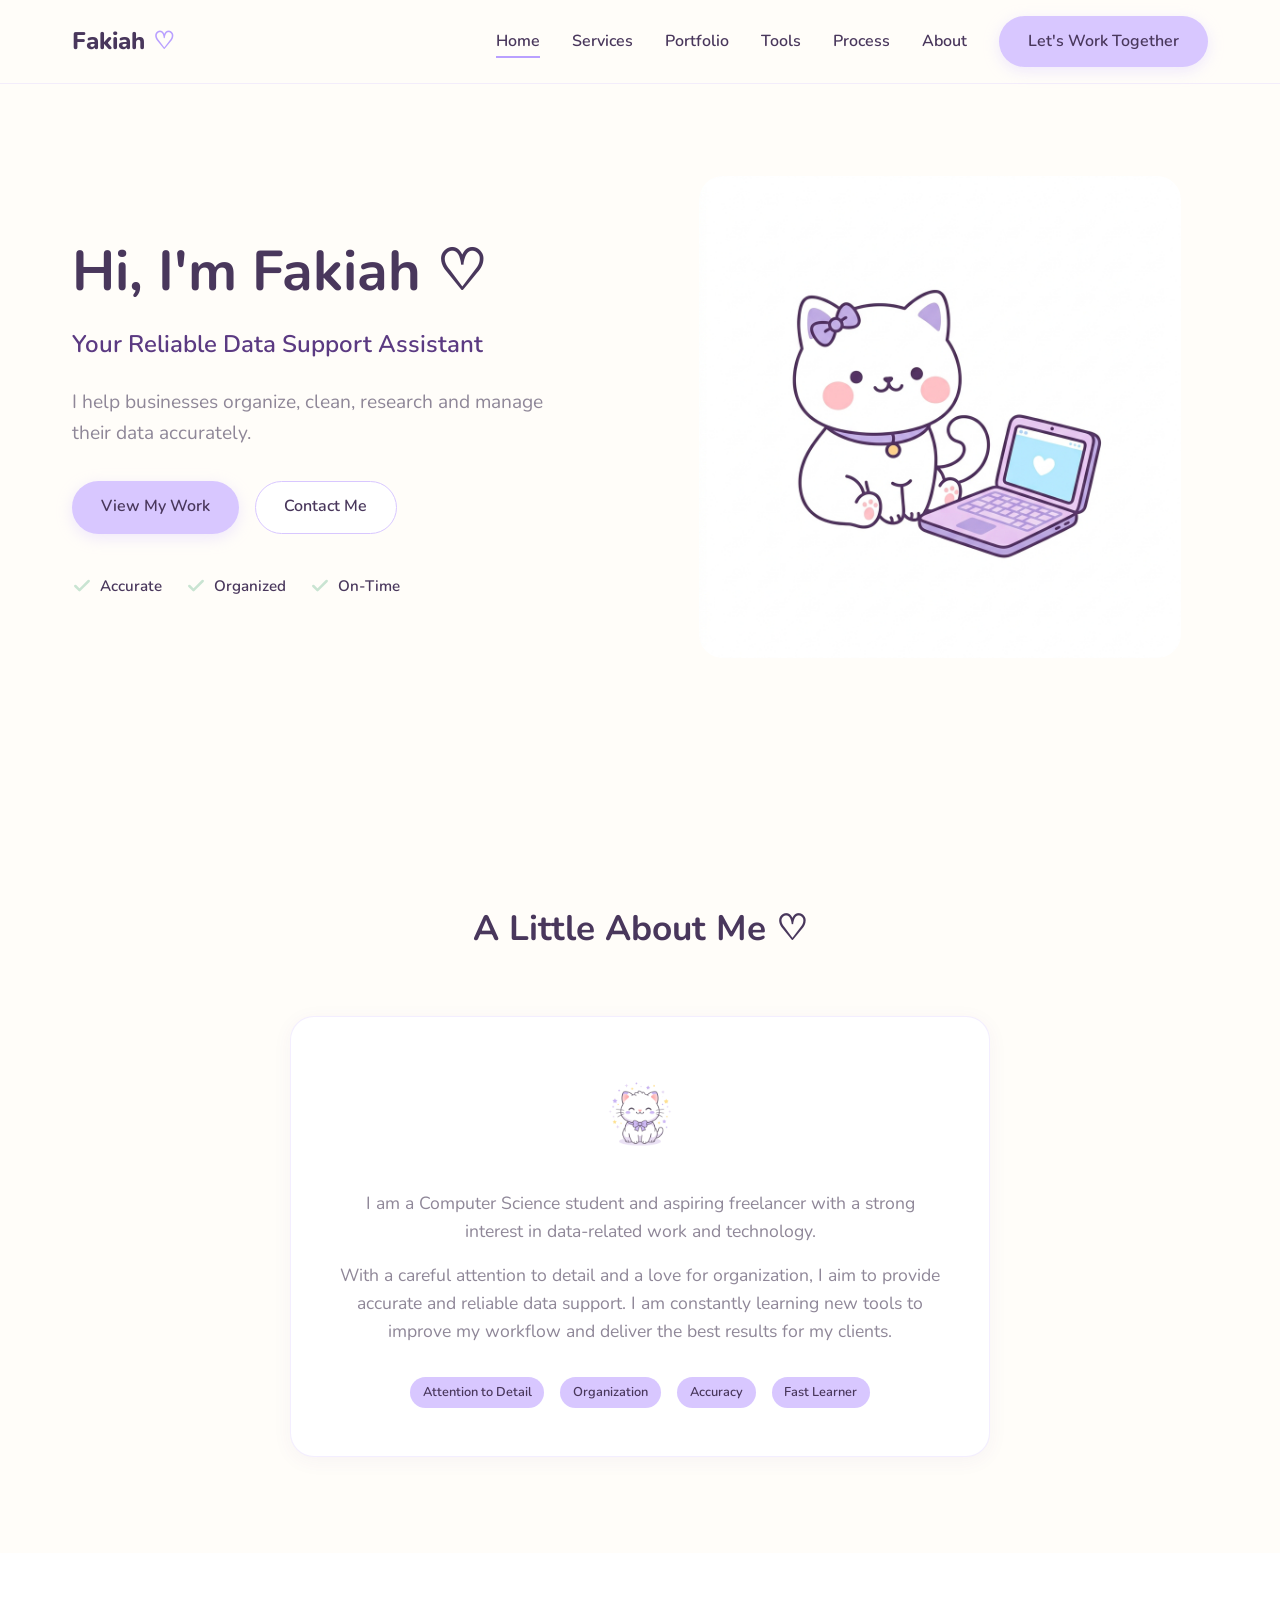
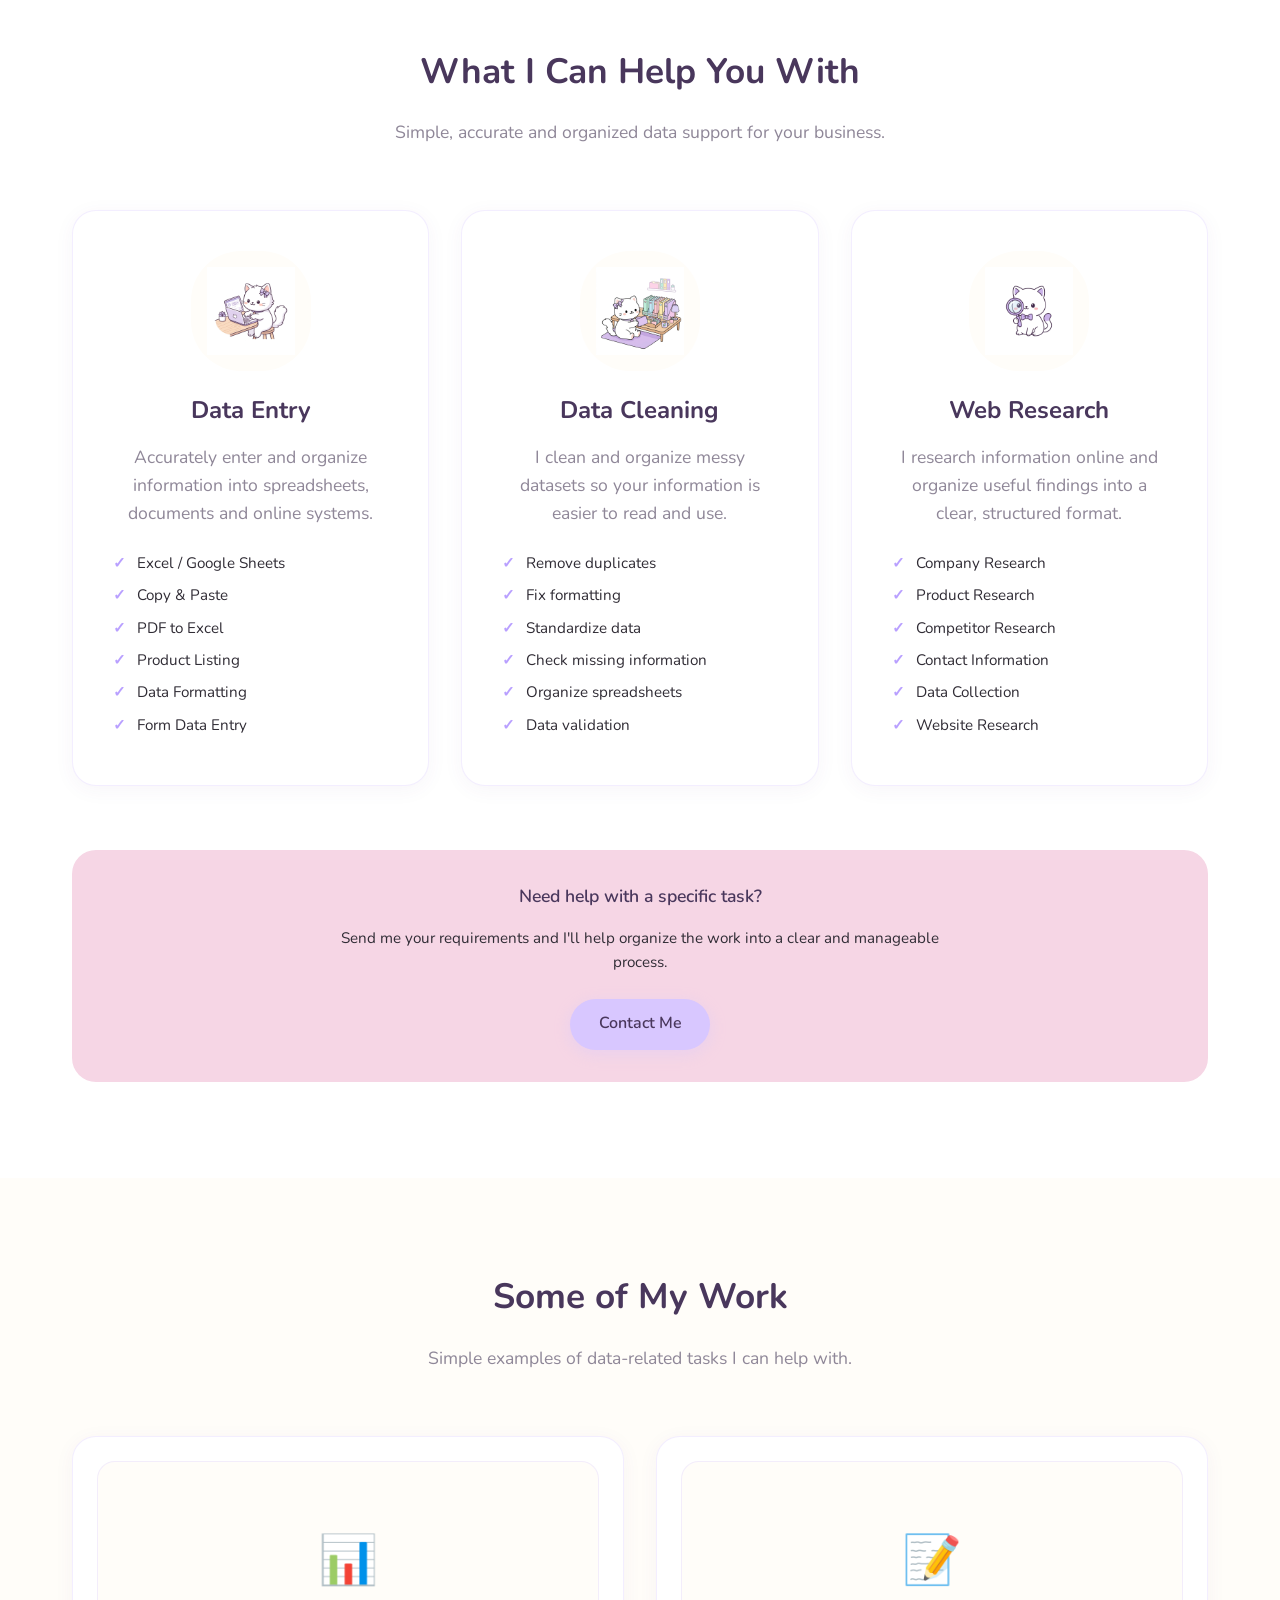
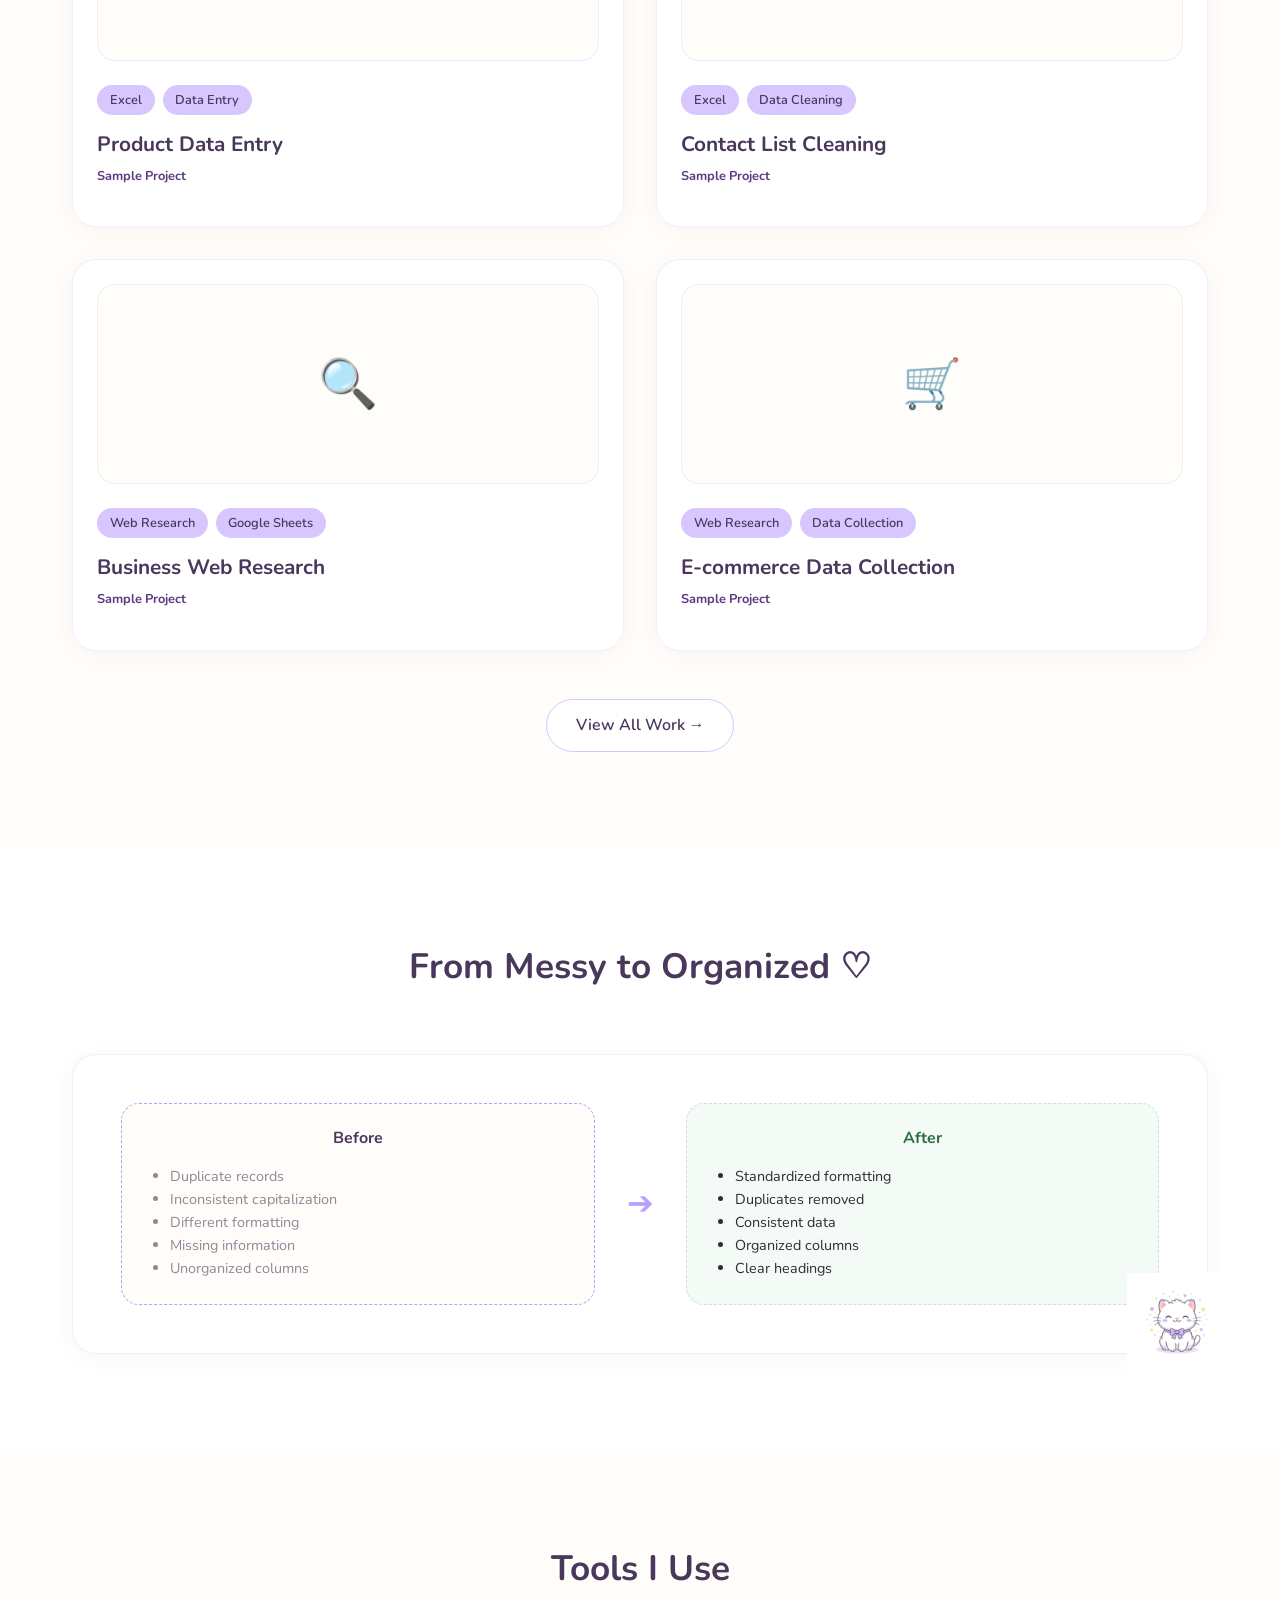
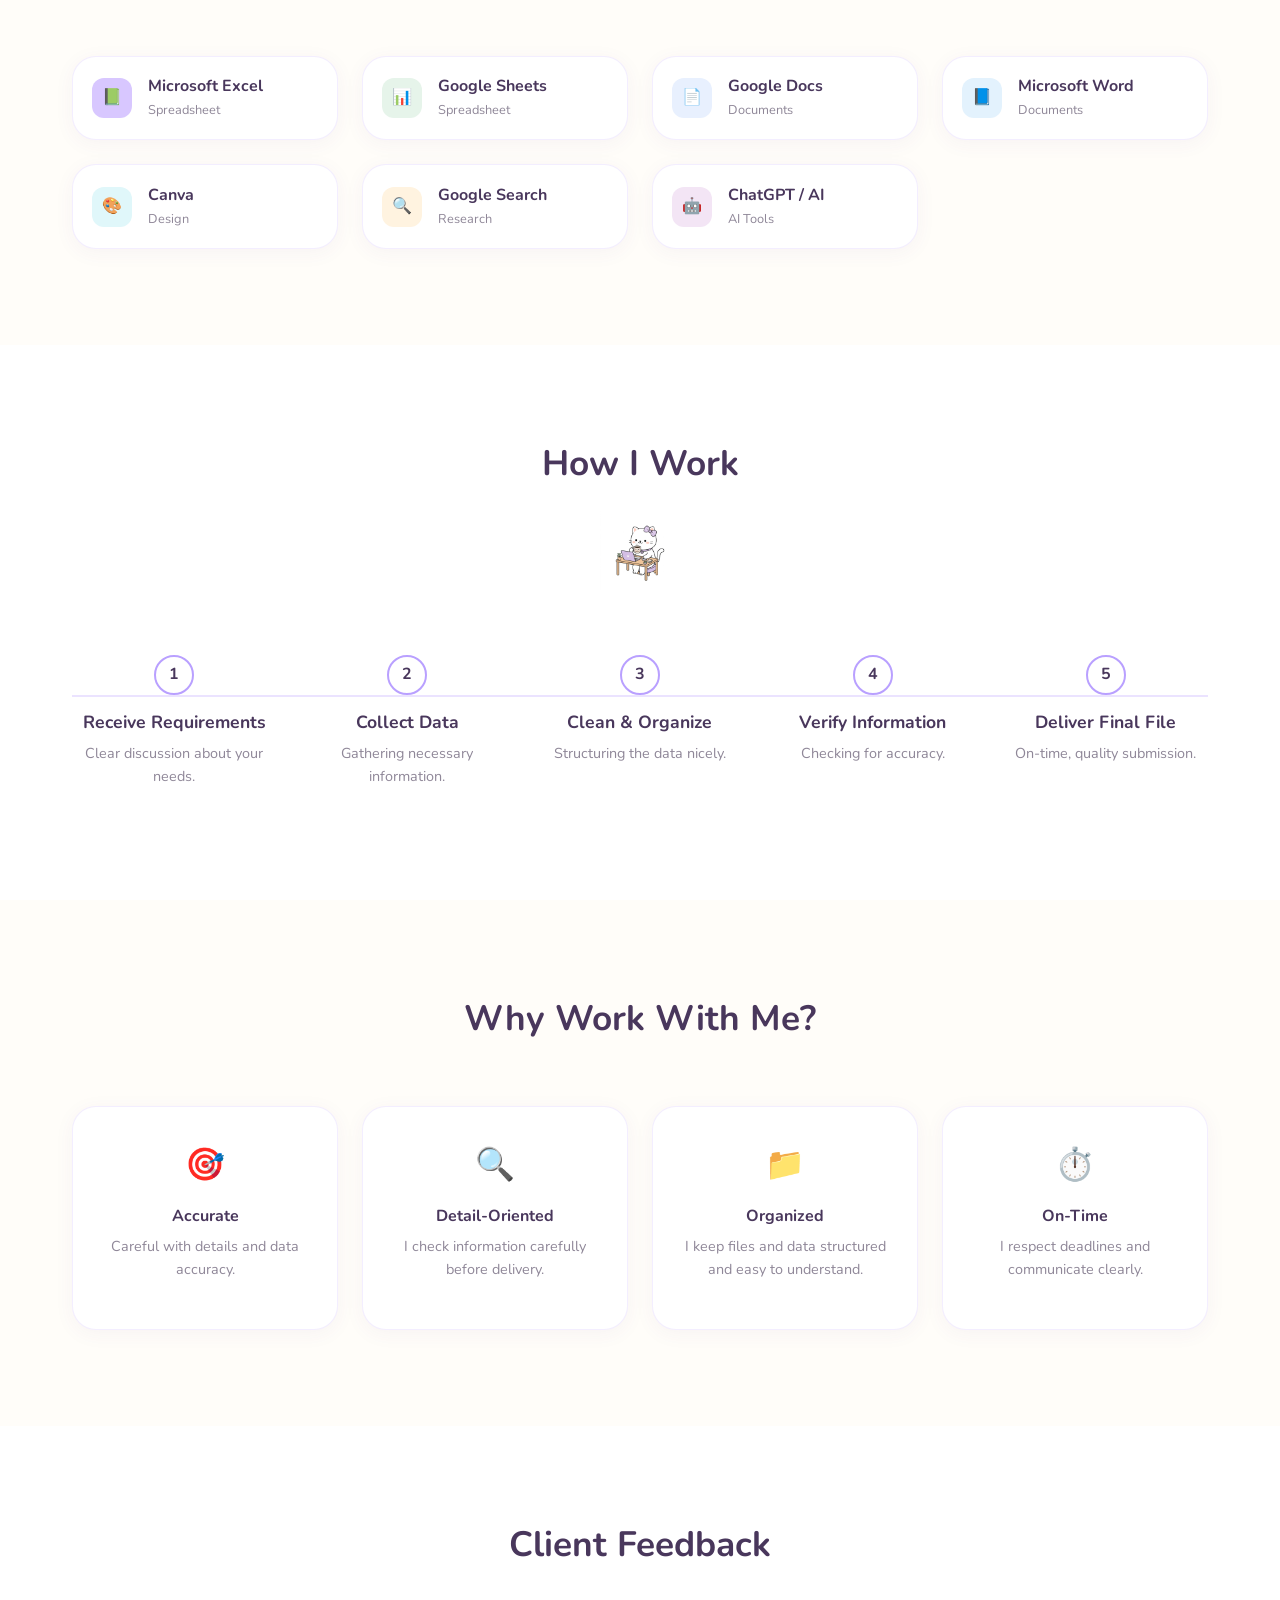
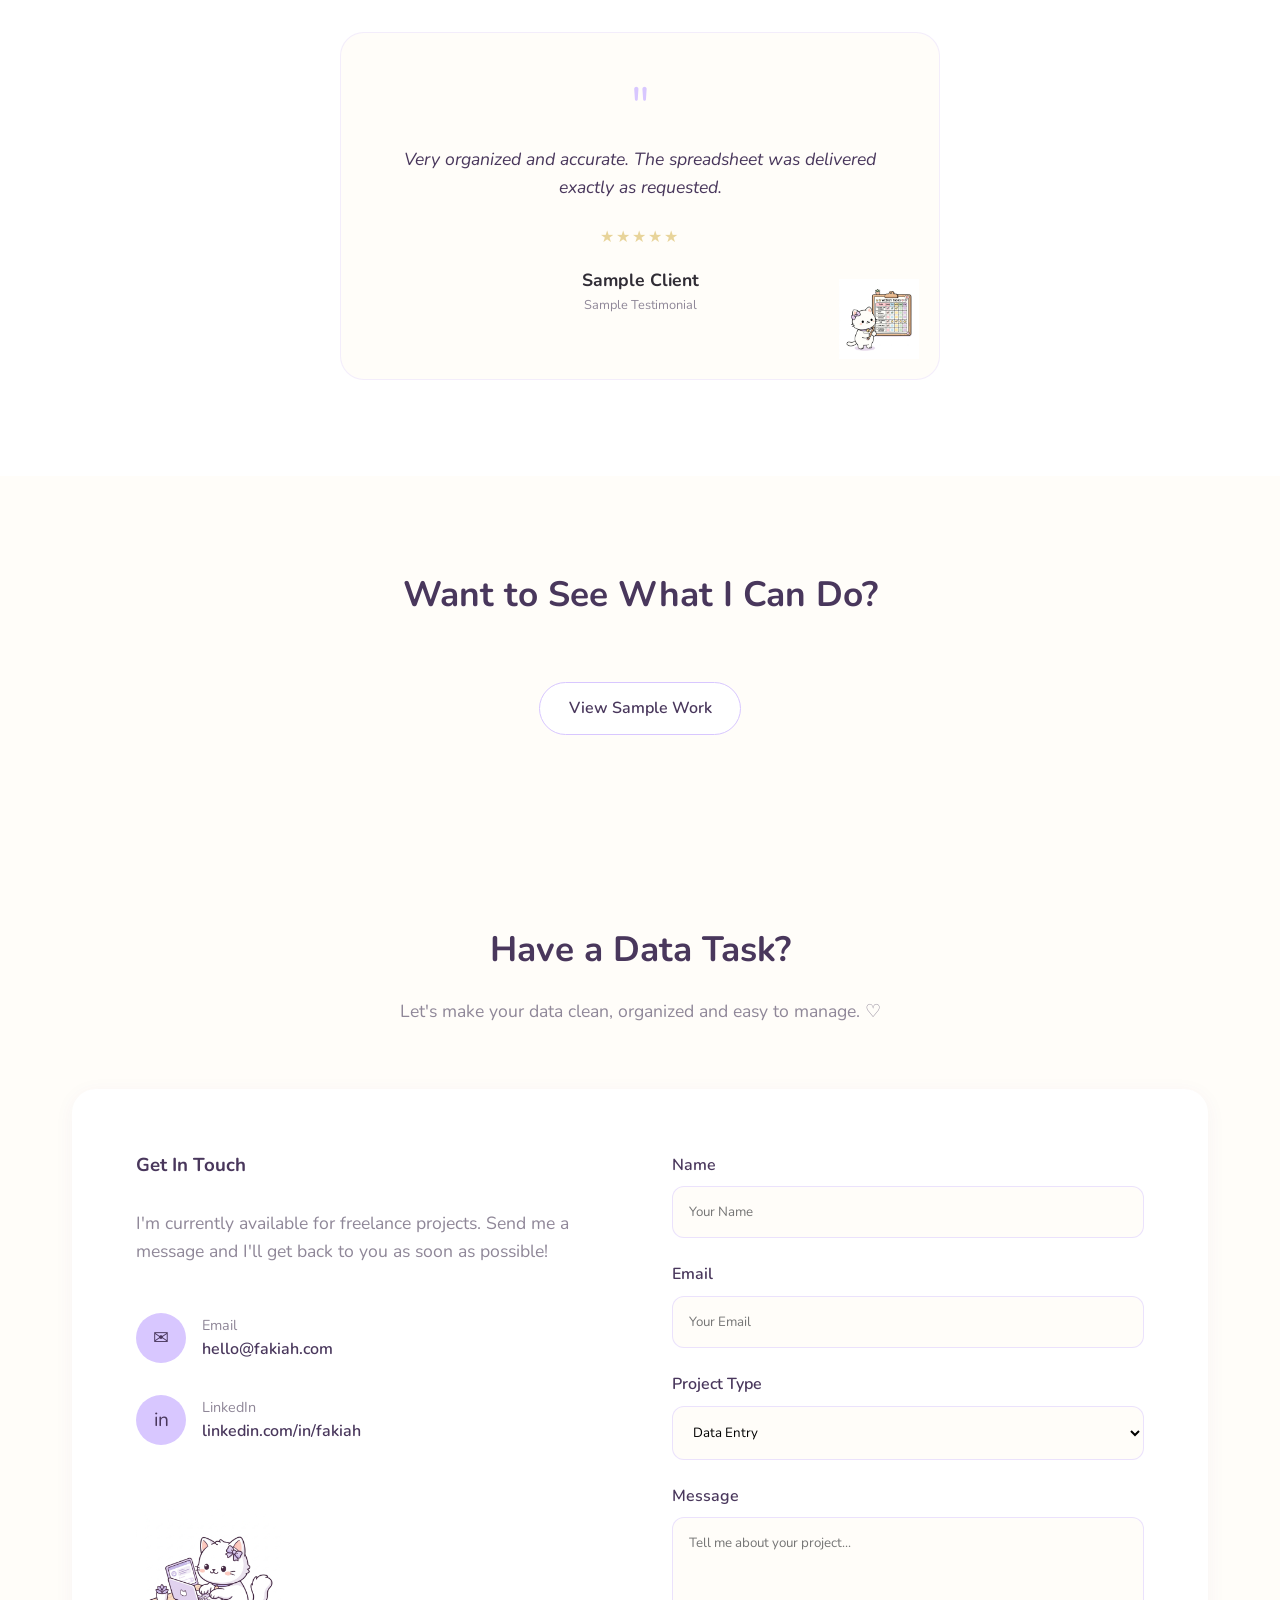
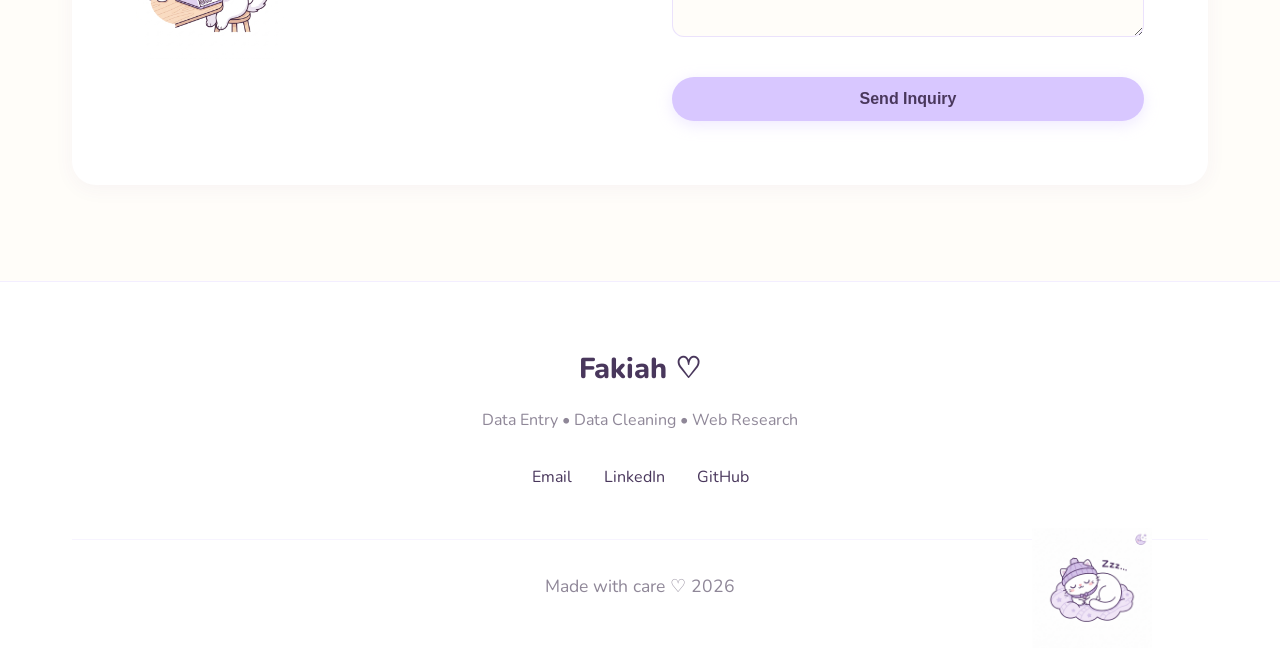
==== index.html @ 1df80737 "First commit" ====
<!DOCTYPE html>
<html lang="en">
<head>
    <meta charset="UTF-8">
    <meta name="viewport" content="width=device-width, initial-scale=1.0">
    <title>Fakiah | Data Entry, Data Cleaning & Web Research Freelancer</title>
    <meta name="description" content="Freelance data support services including data entry, data cleaning, web research and data collection.">
    
    <!-- Open Graph Metadata -->
    <meta property="og:title" content="Fakiah | Data Support Assistant">
    <meta property="og:description" content="Your Reliable Data Support Assistant for Data Entry, Cleaning, and Research.">
    <meta property="og:type" content="website">
    
    <!-- Fonts -->
    <link href="https://fonts.googleapis.com/css2?family=Nunito:wght@400;600;700;800&display=swap" rel="stylesheet">
    
    <!-- Stylesheets -->
    <link rel="stylesheet" href="assets/css/style.css">
    <link rel="stylesheet" href="assets/css/responsive.css">
    <link rel="stylesheet" href="assets/css/animations.css">
</head>
<body>

    <!-- Navigation -->
    <nav class="navbar animate-fade-up">
        <div class="container">
            <a href="index.html" class="logo">Fakiah <span>♡</span></a>
            
            <button class="hamburger" aria-label="Toggle Menu">
                ☰
            </button>
            
            <div class="nav-links">
                <a href="#home" class="active">Home</a>
                <a href="#services">Services</a>
                <a href="#portfolio">Portfolio</a>
                <a href="#tools">Tools</a>
                <a href="#process">Process</a>
                <a href="#about">About</a>
                <a href="#contact" class="btn btn-primary">Let's Work Together</a>
            </div>
        </div>
    </nav>

    <!-- Hero Section -->
    <section id="home" class="hero section-padding">
        <div class="container hero-content">
            <div class="hero-text animate-fade-up delay-100">
                <h1>Hi, I'm Fakiah ♡</h1>
                <p class="subtitle">Your Reliable Data Support Assistant</p>
                <p class="desc">I help businesses organize, clean, research and manage their data accurately.</p>
                
                <div class="hero-buttons">
                    <a href="#portfolio" class="btn btn-primary">View My Work</a>
                    <a href="#contact" class="btn btn-secondary">Contact Me</a>
                </div>
                
                <div class="trust-indicators">
                    <div class="trust-item">
                        <svg width="20" height="20" viewBox="0 0 24 24" fill="none" stroke="currentColor" stroke-width="3" stroke-linecap="round" stroke-linejoin="round"><polyline points="20 6 9 17 4 12"></polyline></svg>
                        Accurate
                    </div>
                    <div class="trust-item">
                        <svg width="20" height="20" viewBox="0 0 24 24" fill="none" stroke="currentColor" stroke-width="3" stroke-linecap="round" stroke-linejoin="round"><polyline points="20 6 9 17 4 12"></polyline></svg>
                        Organized
                    </div>
                    <div class="trust-item">
                        <svg width="20" height="20" viewBox="0 0 24 24" fill="none" stroke="currentColor" stroke-width="3" stroke-linecap="round" stroke-linejoin="round"><polyline points="20 6 9 17 4 12"></polyline></svg>
                        On-Time
                    </div>
                </div>
            </div>
            
            <div class="hero-image animate-fade-up delay-200">
                <div class="floating-decoration pulse-anim" style="top: 10%; right: 10%; font-size: 2rem;">✨</div>
                <div class="floating-decoration float-anim" style="bottom: 20%; left: 5%; font-size: 1.5rem;">📁</div>
                <div class="floating-decoration float-anim" style="top: 30%; left: 10%; font-size: 1.5rem; animation-delay: 1s;">📊</div>
                <div class="floating-decoration pulse-anim" style="bottom: 10%; right: 20%; font-size: 1.8rem; animation-delay: 0.5s;">♡</div>
                
                <img src="assets/images/cats/hero_cat.jpg" alt="Cute Cat Assistant" class="float-anim">
            </div>
        </div>
    </section>

    <!-- About Me Section -->
    <section id="about" class="section-padding">
        <div class="container reveal">
            <div class="section-header">
                <h2>A Little About Me ♡</h2>
            </div>
            
            <div style="max-width: 700px; margin: 0 auto; text-align: center; background: white; padding: 3rem; border-radius: var(--border-radius-lg); box-shadow: var(--shadow-subtle); border: 1px solid rgba(216, 199, 255, 0.3);">
                <img src="assets/images/cats/happy_cat.jpg" alt="Happy Cat" style="width: 100px; margin: 0 auto 1.5rem;" class="float-anim">
                <p>I am a Computer Science student and aspiring freelancer with a strong interest in data-related work and technology.</p>
                <p>With a careful attention to detail and a love for organization, I aim to provide accurate and reliable data support. I am constantly learning new tools to improve my workflow and deliver the best results for my clients.</p>
                
                <div style="display: flex; justify-content: center; gap: 1rem; flex-wrap: wrap; margin-top: 2rem;">
                    <span class="label">Attention to Detail</span>
                    <span class="label">Organization</span>
                    <span class="label">Accuracy</span>
                    <span class="label">Fast Learner</span>
                </div>
            </div>
        </div>
    </section>

    <!-- Services Section -->
    <section id="services" class="section-padding" style="background-color: var(--color-bg-pure);">
        <div class="container reveal">
            <div class="section-header">
                <h2>What I Can Help You With</h2>
                <p class="section-subtitle">Simple, accurate and organized data support for your business.</p>
            </div>
            
            <div class="services-grid">
                <!-- Service 1 -->
                <div class="card service-card">
                    <div class="service-icon">
                        <img src="assets/images/cats/data_entry_cat.jpg" alt="Data Entry Cat">
                    </div>
                    <h3>Data Entry</h3>
                    <p>Accurately enter and organize information into spreadsheets, documents and online systems.</p>
                    <ul class="service-features">
                        <li>Excel / Google Sheets</li>
                        <li>Copy & Paste</li>
                        <li>PDF to Excel</li>
                        <li>Product Listing</li>
                        <li>Data Formatting</li>
                        <li>Form Data Entry</li>
                    </ul>
                </div>
                
                <!-- Service 2 -->
                <div class="card service-card">
                    <div class="service-icon">
                        <img src="assets/images/cats/data_cleaning_cat.jpg" alt="Data Cleaning Cat">
                    </div>
                    <h3>Data Cleaning</h3>
                    <p>I clean and organize messy datasets so your information is easier to read and use.</p>
                    <ul class="service-features">
                        <li>Remove duplicates</li>
                        <li>Fix formatting</li>
                        <li>Standardize data</li>
                        <li>Check missing information</li>
                        <li>Organize spreadsheets</li>
                        <li>Data validation</li>
                    </ul>
                </div>
                
                <!-- Service 3 -->
                <div class="card service-card">
                    <div class="service-icon">
                        <img src="assets/images/cats/web_research_cat.jpg" alt="Web Research Cat">
                    </div>
                    <h3>Web Research</h3>
                    <p>I research information online and organize useful findings into a clear, structured format.</p>
                    <ul class="service-features">
                        <li>Company Research</li>
                        <li>Product Research</li>
                        <li>Competitor Research</li>
                        <li>Contact Information</li>
                        <li>Data Collection</li>
                        <li>Website Research</li>
                    </ul>
                </div>
            </div>
            
            <div class="service-cta">
                <p>Need help with a specific task?</p>
                <p style="font-weight: normal; color: var(--color-text-main); font-size: 0.95rem; margin-bottom: 1.5rem; max-width: 600px; margin-left: auto; margin-right: auto;">Send me your requirements and I'll help organize the work into a clear and manageable process.</p>
                <a href="#contact" class="btn btn-primary">Contact Me</a>
            </div>
        </div>
    </section>

    <!-- Portfolio Section -->
    <section id="portfolio" class="section-padding">
        <div class="container reveal">
            <div class="section-header">
                <h2>Some of My Work</h2>
                <p class="section-subtitle">Simple examples of data-related tasks I can help with.</p>
            </div>
            
            <div class="portfolio-grid">
                <!-- Project 1 -->
                <div class="card portfolio-card">
                    <div class="portfolio-image" style="background-color: var(--color-bg-main); height: 200px; display: flex; align-items: center; justify-content: center;">
                        <span style="font-size: 3rem;">📊</span>
                    </div>
                    <div class="portfolio-labels">
                        <span class="label">Excel</span>
                        <span class="label">Data Entry</span>
                    </div>
                    <h3>Product Data Entry</h3>
                    <p style="font-size: 0.8rem; font-weight: bold; color: var(--color-primary-dark);">Sample Project</p>
                </div>
                
                <!-- Project 2 -->
                <div class="card portfolio-card">
                    <div class="portfolio-image" style="background-color: var(--color-bg-main); height: 200px; display: flex; align-items: center; justify-content: center;">
                        <span style="font-size: 3rem;">📝</span>
                    </div>
                    <div class="portfolio-labels">
                        <span class="label">Excel</span>
                        <span class="label">Data Cleaning</span>
                    </div>
                    <h3>Contact List Cleaning</h3>
                    <p style="font-size: 0.8rem; font-weight: bold; color: var(--color-primary-dark);">Sample Project</p>
                </div>
                
                <!-- Project 3 -->
                <div class="card portfolio-card">
                    <div class="portfolio-image" style="background-color: var(--color-bg-main); height: 200px; display: flex; align-items: center; justify-content: center;">
                        <span style="font-size: 3rem;">🔍</span>
                    </div>
                    <div class="portfolio-labels">
                        <span class="label">Web Research</span>
                        <span class="label">Google Sheets</span>
                    </div>
                    <h3>Business Web Research</h3>
                    <p style="font-size: 0.8rem; font-weight: bold; color: var(--color-primary-dark);">Sample Project</p>
                </div>
                
                <!-- Project 4 -->
                <div class="card portfolio-card">
                    <div class="portfolio-image" style="background-color: var(--color-bg-main); height: 200px; display: flex; align-items: center; justify-content: center;">
                        <span style="font-size: 3rem;">🛒</span>
                    </div>
                    <div class="portfolio-labels">
                        <span class="label">Web Research</span>
                        <span class="label">Data Collection</span>
                    </div>
                    <h3>E-commerce Data Collection</h3>
                    <p style="font-size: 0.8rem; font-weight: bold; color: var(--color-primary-dark);">Sample Project</p>
                </div>
            </div>
            
            <div class="text-center" style="margin-top: 2rem;">
                <a href="portfolio.html" class="btn btn-secondary">View All Work →</a>
            </div>
        </div>
    </section>

    <!-- Before & After Section -->
    <section class="section-padding" style="background-color: var(--color-bg-pure);">
        <div class="container reveal">
            <div class="section-header">
                <h2>From Messy to Organized ♡</h2>
            </div>
            
            <div class="before-after-container">
                <div class="data-box">
                    <h4>Before</h4>
                    <ul style="color: var(--color-text-soft); font-size: 0.9rem; list-style-type: disc; padding-left: 1.5rem;">
                        <li>Duplicate records</li>
                        <li>Inconsistent capitalization</li>
                        <li>Different formatting</li>
                        <li>Missing information</li>
                        <li>Unorganized columns</li>
                    </ul>
                </div>
                
                <div class="before-after-arrow">
                    ➔
                </div>
                
                <div class="data-box" style="border-color: var(--color-accent-green); background-color: rgba(201, 228, 210, 0.2);">
                    <h4 style="color: #2b7042;">After</h4>
                    <ul style="color: var(--color-text-main); font-size: 0.9rem; list-style-type: disc; padding-left: 1.5rem;">
                        <li>Standardized formatting</li>
                        <li>Duplicates removed</li>
                        <li>Consistent data</li>
                        <li>Organized columns</li>
                        <li>Clear headings</li>
                    </ul>
                    <img src="assets/images/cats/happy_cat.jpg" alt="Happy Cat" class="happy-cat-absolute float-anim">
                </div>
            </div>
        </div>
    </section>

    <!-- Tools Section -->
    <section id="tools" class="section-padding">
        <div class="container reveal">
            <div class="section-header">
                <h2>Tools I Use</h2>
            </div>
            
            <div class="tools-grid">
                <div class="card tool-card">
                    <div class="tool-icon">📗</div>
                    <div class="tool-info">
                        <h4>Microsoft Excel</h4>
                        <p>Spreadsheet</p>
                    </div>
                </div>
                
                <div class="card tool-card">
                    <div class="tool-icon" style="background-color: #E6F4EA; color: #1E8E3E;">📊</div>
                    <div class="tool-info">
                        <h4>Google Sheets</h4>
                        <p>Spreadsheet</p>
                    </div>
                </div>
                
                <div class="card tool-card">
                    <div class="tool-icon" style="background-color: #E8F0FE; color: #1A73E8;">📄</div>
                    <div class="tool-info">
                        <h4>Google Docs</h4>
                        <p>Documents</p>
                    </div>
                </div>
                
                <div class="card tool-card">
                    <div class="tool-icon" style="background-color: #E3F2FD; color: #1565C0;">📘</div>
                    <div class="tool-info">
                        <h4>Microsoft Word</h4>
                        <p>Documents</p>
                    </div>
                </div>
                
                <div class="card tool-card">
                    <div class="tool-icon" style="background-color: #E0F7FA; color: #00838F;">🎨</div>
                    <div class="tool-info">
                        <h4>Canva</h4>
                        <p>Design</p>
                    </div>
                </div>
                
                <div class="card tool-card">
                    <div class="tool-icon" style="background-color: #FFF3E0; color: #E65100;">🔍</div>
                    <div class="tool-info">
                        <h4>Google Search</h4>
                        <p>Research</p>
                    </div>
                </div>
                
                <div class="card tool-card">
                    <div class="tool-icon" style="background-color: #F3E5F5; color: #6A1B9A;">🤖</div>
                    <div class="tool-info">
                        <h4>ChatGPT / AI</h4>
                        <p>AI Tools</p>
                    </div>
                </div>
            </div>
        </div>
    </section>

    <!-- Work Process Section -->
    <section id="process" class="section-padding" style="background-color: var(--color-bg-pure);">
        <div class="container reveal">
            <div class="section-header">
                <h2>How I Work</h2>
                <img src="assets/images/cats/process_cat.jpg" alt="Process Cat" style="width: 80px; margin: 0 auto; display: block;" class="float-anim">
            </div>
            
            <div class="process-timeline">
                <div class="process-step">
                    <div class="step-number">1</div>
                    <h4>Receive Requirements</h4>
                    <p>Clear discussion about your needs.</p>
                </div>
                
                <div class="process-step">
                    <div class="step-number">2</div>
                    <h4>Collect Data</h4>
                    <p>Gathering necessary information.</p>
                </div>
                
                <div class="process-step">
                    <div class="step-number">3</div>
                    <h4>Clean & Organize</h4>
                    <p>Structuring the data nicely.</p>
                </div>
                
                <div class="process-step">
                    <div class="step-number">4</div>
                    <h4>Verify Information</h4>
                    <p>Checking for accuracy.</p>
                </div>
                
                <div class="process-step">
                    <div class="step-number">5</div>
                    <h4>Deliver Final File</h4>
                    <p>On-time, quality submission.</p>
                </div>
            </div>
        </div>
    </section>

    <!-- Why Work With Me Section -->
    <section class="section-padding">
        <div class="container reveal">
            <div class="section-header">
                <h2>Why Work With Me?</h2>
            </div>
            
            <div class="tools-grid">
                <div class="card text-center" style="padding: 2rem 1.5rem;">
                    <div style="font-size: 2rem; margin-bottom: 1rem;">🎯</div>
                    <h4 style="margin-bottom: 0.5rem;">Accurate</h4>
                    <p style="font-size: 0.9rem;">Careful with details and data accuracy.</p>
                </div>
                
                <div class="card text-center" style="padding: 2rem 1.5rem;">
                    <div style="font-size: 2rem; margin-bottom: 1rem;">🔍</div>
                    <h4 style="margin-bottom: 0.5rem;">Detail-Oriented</h4>
                    <p style="font-size: 0.9rem;">I check information carefully before delivery.</p>
                </div>
                
                <div class="card text-center" style="padding: 2rem 1.5rem;">
                    <div style="font-size: 2rem; margin-bottom: 1rem;">📁</div>
                    <h4 style="margin-bottom: 0.5rem;">Organized</h4>
                    <p style="font-size: 0.9rem;">I keep files and data structured and easy to understand.</p>
                </div>
                
                <div class="card text-center" style="padding: 2rem 1.5rem;">
                    <div style="font-size: 2rem; margin-bottom: 1rem;">⏱️</div>
                    <h4 style="margin-bottom: 0.5rem;">On-Time</h4>
                    <p style="font-size: 0.9rem;">I respect deadlines and communicate clearly.</p>
                </div>
            </div>
        </div>
    </section>
    
    <!-- Testimonial Sample Section -->
    <section class="section-padding" style="background-color: var(--color-bg-pure);">
        <div class="container reveal">
            <div class="section-header">
                <h2>Client Feedback</h2>
            </div>
            
            <div style="max-width: 600px; margin: 0 auto; text-align: center; background: var(--color-bg-main); padding: 3rem; border-radius: var(--border-radius-lg); position: relative; border: 1px solid rgba(216, 199, 255, 0.3);">
                <div style="font-size: 3rem; color: var(--color-primary); line-height: 1; margin-bottom: 1rem;">"</div>
                <p style="font-size: 1.1rem; color: var(--color-text-purple); font-style: italic; margin-bottom: 1.5rem;">Very organized and accurate. The spreadsheet was delivered exactly as requested.</p>
                <div style="color: var(--color-accent-gold); letter-spacing: 2px; margin-bottom: 1rem;">★★★★★</div>
                <p style="font-weight: bold; color: var(--color-text-main); margin-bottom: 0;">Sample Client</p>
                <p style="font-size: 0.8rem; color: var(--color-text-soft);">Sample Testimonial</p>
                
                <img src="assets/images/cats/verification_cat.jpg" alt="Verification Cat" style="width: 80px; position: absolute; right: 20px; bottom: 20px;" class="float-anim">
            </div>
        </div>
    </section>

    <!-- Sample Work Download Section -->
    <section class="section-padding text-center">
        <div class="container reveal">
            <div class="section-header">
                <h2>Want to See What I Can Do?</h2>
            </div>
            <a href="samples.html" class="btn btn-secondary">View Sample Work</a>
        </div>
    </section>

    <!-- Contact Section -->
    <section id="contact" class="section-padding">
        <div class="container reveal">
            <div class="section-header">
                <h2>Have a Data Task?</h2>
                <p class="section-subtitle">Let's make your data clean, organized and easy to manage. ♡</p>
            </div>
            
            <div class="contact-container">
                <div class="contact-info">
                    <h3>Get In Touch</h3>
                    <p>I'm currently available for freelance projects. Send me a message and I'll get back to you as soon as possible!</p>
                    
                    <div class="contact-item">
                        <div class="contact-icon">✉</div>
                        <div>
                            <p style="margin: 0; font-size: 0.9rem;">Email</p>
                            <a href="mailto:hello@fakiah.com" style="font-weight: 600;">hello@fakiah.com</a>
                        </div>
                    </div>
                    
                    <div class="contact-item">
                        <div class="contact-icon">in</div>
                        <div>
                            <p style="margin: 0; font-size: 0.9rem;">LinkedIn</p>
                            <a href="#" style="font-weight: 600;">linkedin.com/in/fakiah</a>
                        </div>
                    </div>
                    
                    <img src="assets/images/cats/data_entry_cat.jpg" alt="Contact Cat" style="width: 150px; margin-top: 2rem; border-radius: var(--border-radius-md);" class="float-anim">
                </div>
                
                <form id="contact-form" class="contact-form">
                    <div class="form-group">
                        <label for="name">Name</label>
                        <input type="text" id="name" class="form-control" required placeholder="Your Name">
                    </div>
                    
                    <div class="form-group">
                        <label for="email">Email</label>
                        <input type="email" id="email" class="form-control" required placeholder="Your Email">
                    </div>
                    
                    <div class="form-group">
                        <label for="project-type">Project Type</label>
                        <select id="project-type" class="form-control" required>
                            <option value="Data Entry">Data Entry</option>
                            <option value="Data Cleaning">Data Cleaning</option>
                            <option value="Web Research">Web Research</option>
                            <option value="Data Collection">Data Collection</option>
                            <option value="Other">Other</option>
                        </select>
                    </div>
                    
                    <div class="form-group">
                        <label for="message">Message</label>
                        <textarea id="message" class="form-control" required placeholder="Tell me about your project..."></textarea>
                    </div>
                    
                    <button type="submit" class="btn btn-primary" style="width: 100%; justify-content: center; margin-top: 1rem;">
                        Send Inquiry
                    </button>
                </form>
            </div>
        </div>
    </section>

    <!-- Footer -->
    <footer class="footer">
        <div class="container">
            <div class="footer-logo">Fakiah <span>♡</span></div>
            <p class="footer-services">Data Entry • Data Cleaning • Web Research</p>
            
            <div class="footer-links">
                <a href="mailto:hello@fakiah.com">Email</a>
                <a href="#">LinkedIn</a>
                <a href="#">GitHub</a>
            </div>
            
            <div class="footer-bottom">
                <p>Made with care ♡ <span id="current-year"></span></p>
            </div>
        </div>
        
        <img src="assets/images/cats/sleeping_cat.jpg" alt="Sleeping Cat" class="sleeping-cat float-anim">
    </footer>

    <!-- Scripts -->
    <script src="assets/js/main.js"></script>
    <script src="assets/js/navigation.js"></script>
</body>
</html>
---- assets/css/style.css ----
/* 
  style.css - Main stylesheet for Fakiah's Portfolio 
  Theme: Cute minimalist, pastel purple and white, kawaii aesthetic
*/

/* ==========================================================================
   CSS Variables (Design Tokens)
   ========================================================================== */
:root {
  /* Colors */
  --color-primary: #D8C7FF;      /* Pastel Lavender */
  --color-primary-soft: #B9A0FF; /* Soft Purple */
  --color-primary-dark: #5B3A82; /* Deep Purple */
  
  --color-bg-main: #FFFDF9;      /* Warm White */
  --color-bg-pure: #FFFFFF;      /* White */
  
  --color-text-main: #302C35;    /* Dark Charcoal */
  --color-text-purple: #49375C;  /* Dark Purple */
  --color-text-soft: #8F8798;    /* Soft Grey */
  
  --color-accent-pink: #F6D6E5;  /* Very Light Pink */
  --color-accent-green: #C9E4D2; /* Soft Sage Green */
  --color-accent-gold: #E8D49A;  /* Soft Gold */
  
  /* Typography */
  --font-main: 'Nunito', 'Quicksand', 'Inter', sans-serif;
  
  /* Shadows & Borders */
  --shadow-subtle: 0 4px 20px rgba(91, 58, 130, 0.05);
  --shadow-hover: 0 8px 30px rgba(91, 58, 130, 0.1);
  --border-radius-sm: 12px;
  --border-radius-md: 18px;
  --border-radius-lg: 24px;
  --border-radius-pill: 50px;
  --border-thin: 1px solid var(--color-primary);
  
  /* Layout */
  --max-width: 1200px;
  --spacing-sm: 1rem;
  --spacing-md: 2rem;
  --spacing-lg: 4rem;
  --spacing-xl: 6rem;
}

/* ==========================================================================
   Reset & Base Styles
   ========================================================================== */
* {
  margin: 0;
  padding: 0;
  box-sizing: border-box;
}

html {
  scroll-behavior: smooth;
}

body {
  font-family: var(--font-main);
  background-color: var(--color-bg-main);
  color: var(--color-text-main);
  line-height: 1.6;
  -webkit-font-smoothing: antialiased;
  overflow-x: hidden;
}

h1, h2, h3, h4, h5, h6 {
  color: var(--color-text-purple);
  font-weight: 700;
  line-height: 1.3;
}

h1 {
  font-size: 3rem;
  margin-bottom: 1rem;
}

h2 {
  font-size: 2.2rem;
  margin-bottom: 1.5rem;
  text-align: center;
}

p {
  color: var(--color-text-soft);
  margin-bottom: 1rem;
  font-size: 1.1rem;
}

a {
  text-decoration: none;
  color: var(--color-text-purple);
  transition: all 0.3s ease;
}

ul {
  list-style: none;
}

img {
  max-width: 100%;
  height: auto;
  display: block;
}

.container {
  max-width: var(--max-width);
  margin: 0 auto;
  padding: 0 2rem;
}

.section-padding {
  padding: var(--spacing-xl) 0;
}

.text-center {
  text-align: center;
}

/* Section Headers */
.section-header {
  text-align: center;
  margin-bottom: var(--spacing-lg);
}

.section-subtitle {
  color: var(--color-text-soft);
  font-size: 1.1rem;
  max-width: 600px;
  margin: 0 auto;
}

/* ==========================================================================
   Buttons
   ========================================================================== */
.btn {
  display: inline-flex;
  align-items: center;
  justify-content: center;
  padding: 0.8rem 1.8rem;
  border-radius: var(--border-radius-pill);
  font-weight: 600;
  font-size: 1rem;
  cursor: pointer;
  transition: all 0.3s ease;
  border: none;
  gap: 0.5rem;
}

.btn-primary {
  background-color: var(--color-primary);
  color: var(--color-text-purple);
  box-shadow: 0 4px 15px rgba(216, 199, 255, 0.4);
}

.btn-primary:hover {
  background-color: var(--color-primary-soft);
  transform: translateY(-2px);
  box-shadow: 0 6px 20px rgba(185, 160, 255, 0.5);
  color: var(--color-bg-pure);
}

.btn-secondary {
  background-color: var(--color-bg-pure);
  color: var(--color-text-purple);
  border: var(--border-thin);
}

.btn-secondary:hover {
  background-color: var(--color-primary);
  transform: translateY(-2px);
}

/* ==========================================================================
   Navigation
   ========================================================================== */
.navbar {
  position: fixed;
  top: 0;
  left: 0;
  width: 100%;
  background-color: rgba(255, 253, 249, 0.95);
  backdrop-filter: blur(10px);
  z-index: 1000;
  padding: 1rem 0;
  border-bottom: 1px solid rgba(216, 199, 255, 0.3);
  transition: padding 0.3s ease;
}

.navbar .container {
  display: flex;
  justify-content: space-between;
  align-items: center;
}

.logo {
  font-size: 1.5rem;
  font-weight: 800;
  color: var(--color-text-purple);
  display: flex;
  align-items: center;
  gap: 0.5rem;
}

.logo span {
  color: var(--color-primary-soft);
}

.nav-links {
  display: flex;
  gap: 2rem;
  align-items: center;
}

.nav-links a {
  font-weight: 600;
  font-size: 1rem;
  position: relative;
}

.nav-links a::after {
  content: '';
  position: absolute;
  bottom: -4px;
  left: 0;
  width: 0;
  height: 2px;
  background-color: var(--color-primary-soft);
  transition: width 0.3s ease;
}

.nav-links a:hover::after,
.nav-links a.active::after {
  width: 100%;
}

.hamburger {
  display: none;
  cursor: pointer;
  background: none;
  border: none;
  font-size: 1.5rem;
  color: var(--color-text-purple);
}

/* ==========================================================================
   Hero Section
   ========================================================================== */
.hero {
  padding-top: 120px;
  min-height: 90vh;
  display: flex;
  align-items: center;
  position: relative;
  overflow: hidden;
}

.hero-content {
  display: grid;
  grid-template-columns: 1fr 1fr;
  gap: 4rem;
  align-items: center;
}

.hero-text h1 {
  font-size: 3.5rem;
  margin-bottom: 1rem;
}

.hero-text .subtitle {
  font-size: 1.5rem;
  color: var(--color-primary-dark);
  font-weight: 600;
  margin-bottom: 1.5rem;
}

.hero-text .desc {
  font-size: 1.2rem;
  margin-bottom: 2rem;
  max-width: 500px;
}

.hero-buttons {
  display: flex;
  gap: 1rem;
  margin-bottom: 2.5rem;
}

.trust-indicators {
  display: flex;
  gap: 1.5rem;
}

.trust-item {
  display: flex;
  align-items: center;
  gap: 0.5rem;
  font-size: 0.95rem;
  color: var(--color-text-purple);
  font-weight: 600;
}

.trust-item svg {
  color: var(--color-accent-green);
}

.hero-image {
  position: relative;
  display: flex;
  justify-content: center;
  align-items: center;
}

.hero-image img {
  max-width: 90%;
  border-radius: var(--border-radius-lg);
  z-index: 2;
}

.floating-decoration {
  position: absolute;
  z-index: 1;
  opacity: 0.6;
}

/* ==========================================================================
   Cards Common Styles
   ========================================================================== */
.card {
  background-color: var(--color-bg-pure);
  border-radius: var(--border-radius-lg);
  padding: 2.5rem;
  box-shadow: var(--shadow-subtle);
  border: 1px solid rgba(216, 199, 255, 0.3);
  transition: all 0.3s ease;
  height: 100%;
}

.card:hover {
  transform: translateY(-5px);
  box-shadow: var(--shadow-hover);
  border-color: var(--color-primary);
}

/* ==========================================================================
   Services Section
   ========================================================================== */
.services-grid {
  display: grid;
  grid-template-columns: repeat(3, 1fr);
  gap: 2rem;
}

.service-card {
  text-align: center;
}

.service-icon {
  width: 120px;
  height: 120px;
  margin: 0 auto 1.5rem;
  background-color: var(--color-bg-main);
  border-radius: var(--border-radius-pill);
  display: flex;
  align-items: center;
  justify-content: center;
  padding: 1rem;
}

.service-icon img {
  width: 100%;
  height: 100%;
  object-fit: contain;
}

.service-card h3 {
  margin-bottom: 1rem;
  font-size: 1.5rem;
}

.service-features {
  text-align: left;
  margin-top: 1.5rem;
}

.service-features li {
  position: relative;
  padding-left: 1.5rem;
  margin-bottom: 0.5rem;
  font-size: 0.95rem;
  color: var(--color-text-main);
}

.service-features li::before {
  content: '✓';
  position: absolute;
  left: 0;
  color: var(--color-primary-soft);
  font-weight: bold;
}

.service-cta {
  margin-top: 4rem;
  text-align: center;
  padding: 2rem;
  background-color: var(--color-accent-pink);
  border-radius: var(--border-radius-lg);
}

.service-cta p {
  color: var(--color-text-purple);
  font-weight: 600;
  margin-bottom: 1rem;
}

/* ==========================================================================
   Portfolio Section
   ========================================================================== */
.portfolio-grid {
  display: grid;
  grid-template-columns: repeat(2, 1fr);
  gap: 2rem;
  margin-bottom: 3rem;
}

.portfolio-card {
  padding: 1.5rem;
}

.portfolio-image {
  border-radius: var(--border-radius-md);
  overflow: hidden;
  margin-bottom: 1.5rem;
  border: 1px solid rgba(216, 199, 255, 0.3);
  position: relative;
}

.portfolio-image img {
  width: 100%;
  height: auto;
  transition: transform 0.5s ease;
}

.portfolio-card:hover .portfolio-image img {
  transform: scale(1.03);
}

.portfolio-labels {
  display: flex;
  gap: 0.5rem;
  margin-bottom: 1rem;
  flex-wrap: wrap;
}

.label {
  font-size: 0.8rem;
  padding: 0.3rem 0.8rem;
  background-color: var(--color-primary);
  color: var(--color-text-purple);
  border-radius: var(--border-radius-pill);
  font-weight: 600;
}

.portfolio-card h3 {
  font-size: 1.3rem;
  margin-bottom: 0.5rem;
}

/* ==========================================================================
   Before & After Section
   ========================================================================== */
.before-after-container {
  display: grid;
  grid-template-columns: 1fr auto 1fr;
  gap: 2rem;
  align-items: center;
  background-color: var(--color-bg-pure);
  padding: 3rem;
  border-radius: var(--border-radius-lg);
  box-shadow: var(--shadow-subtle);
  border: 1px solid rgba(216, 199, 255, 0.3);
  position: relative;
}

.data-box {
  background-color: var(--color-bg-main);
  padding: 1.5rem;
  border-radius: var(--border-radius-md);
  border: 1px dashed var(--color-primary-soft);
}

.data-box h4 {
  margin-bottom: 1rem;
  text-align: center;
}

.before-after-arrow {
  font-size: 2rem;
  color: var(--color-primary-soft);
}

.happy-cat-absolute {
  position: absolute;
  bottom: -20px;
  right: -20px;
  width: 100px;
}

/* ==========================================================================
   Tools Section
   ========================================================================== */
.tools-grid {
  display: grid;
  grid-template-columns: repeat(4, 1fr);
  gap: 1.5rem;
}

.tool-card {
  display: flex;
  align-items: center;
  gap: 1rem;
  padding: 1.2rem;
}

.tool-icon {
  width: 40px;
  height: 40px;
  background-color: var(--color-primary);
  border-radius: var(--border-radius-sm);
  display: flex;
  align-items: center;
  justify-content: center;
  color: var(--color-text-purple);
  font-weight: bold;
}

.tool-info h4 {
  font-size: 1rem;
  margin-bottom: 0.2rem;
}

.tool-info p {
  font-size: 0.8rem;
  margin: 0;
}

/* ==========================================================================
   Work Process Timeline
   ========================================================================== */
.process-timeline {
  display: flex;
  justify-content: space-between;
  position: relative;
  margin-top: 3rem;
}

.process-timeline::before {
  content: '';
  position: absolute;
  top: 40px;
  left: 0;
  width: 100%;
  height: 2px;
  background-color: rgba(216, 199, 255, 0.5);
  z-index: 1;
}

.process-step {
  position: relative;
  z-index: 2;
  text-align: center;
  width: 18%;
}

.step-number {
  width: 40px;
  height: 40px;
  background-color: var(--color-bg-pure);
  border: 2px solid var(--color-primary-soft);
  border-radius: 50%;
  display: flex;
  align-items: center;
  justify-content: center;
  margin: 0 auto 1rem;
  font-weight: bold;
  color: var(--color-text-purple);
}

.process-step h4 {
  font-size: 1.1rem;
  margin-bottom: 0.5rem;
}

.process-step p {
  font-size: 0.9rem;
}

/* ==========================================================================
   Contact Section
   ========================================================================== */
.contact-container {
  display: grid;
  grid-template-columns: 1fr 1fr;
  gap: 4rem;
  background-color: var(--color-bg-pure);
  border-radius: var(--border-radius-lg);
  padding: 4rem;
  box-shadow: var(--shadow-subtle);
}

.contact-info {
  display: flex;
  flex-direction: column;
  gap: 2rem;
}

.contact-item {
  display: flex;
  align-items: center;
  gap: 1rem;
}

.contact-icon {
  width: 50px;
  height: 50px;
  background-color: var(--color-primary);
  border-radius: 50%;
  display: flex;
  align-items: center;
  justify-content: center;
  color: var(--color-text-purple);
  font-size: 1.2rem;
}

.contact-form {
  display: flex;
  flex-direction: column;
  gap: 1.5rem;
}

.form-group {
  display: flex;
  flex-direction: column;
  gap: 0.5rem;
}

.form-group label {
  font-weight: 600;
  color: var(--color-text-purple);
}

.form-control {
  padding: 1rem;
  border: 1px solid rgba(216, 199, 255, 0.5);
  border-radius: var(--border-radius-sm);
  background-color: var(--color-bg-main);
  font-family: inherit;
  transition: border-color 0.3s ease;
}

.form-control:focus {
  outline: none;
  border-color: var(--color-primary-soft);
  background-color: var(--color-bg-pure);
}

textarea.form-control {
  resize: vertical;
  min-height: 120px;
}

/* ==========================================================================
   Footer
   ========================================================================== */
.footer {
  background-color: var(--color-bg-pure);
  padding: 4rem 0 2rem;
  text-align: center;
  border-top: 1px solid rgba(216, 199, 255, 0.3);
  position: relative;
}

.footer-logo {
  font-size: 1.8rem;
  font-weight: 800;
  color: var(--color-text-purple);
  margin-bottom: 1rem;
}

.footer-services {
  color: var(--color-text-soft);
  margin-bottom: 2rem;
  font-size: 1rem;
}

.footer-links {
  display: flex;
  justify-content: center;
  gap: 2rem;
  margin-bottom: 3rem;
}

.footer-bottom {
  border-top: 1px solid rgba(216, 199, 255, 0.2);
  padding-top: 2rem;
  color: var(--color-text-soft);
  font-size: 0.9rem;
}

.sleeping-cat {
  position: absolute;
  bottom: 0;
  right: 10%;
  width: 120px;
}
---- assets/css/responsive.css ----
/* 
  responsive.css - Media queries for Fakiah's Portfolio 
*/

/* Tablets (1024px and down) */
@media (max-width: 1024px) {
  :root {
    --spacing-xl: 4rem;
    --spacing-lg: 3rem;
  }
  
  .hero-text h1 {
    font-size: 2.8rem;
  }
  
  .services-grid {
    grid-template-columns: repeat(2, 1fr);
  }
  
  .tools-grid {
    grid-template-columns: repeat(3, 1fr);
  }
}

/* Large Phones & Tablets (768px and down) */
@media (max-width: 768px) {
  /* Navigation */
  .hamburger {
    display: block;
  }
  
  .nav-links {
    position: fixed;
    top: 70px;
    left: -100%;
    width: 100%;
    height: calc(100vh - 70px);
    background-color: rgba(255, 253, 249, 0.98);
    backdrop-filter: blur(10px);
    flex-direction: column;
    justify-content: center;
    align-items: center;
    gap: 2rem;
    transition: left 0.3s ease;
  }
  
  .nav-links.active {
    left: 0;
  }
  
  .nav-links .btn {
    margin-top: 1rem;
  }
  
  /* Hero */
  .hero-content {
    grid-template-columns: 1fr;
    text-align: center;
    gap: 2rem;
  }
  
  .hero-text .desc {
    margin: 0 auto 2rem;
  }
  
  .hero-buttons {
    justify-content: center;
  }
  
  .trust-indicators {
    justify-content: center;
    flex-wrap: wrap;
  }
  
  /* Portfolio */
  .portfolio-grid {
    grid-template-columns: 1fr;
  }
  
  /* Before / After */
  .before-after-container {
    grid-template-columns: 1fr;
    text-align: center;
  }
  
  .before-after-arrow {
    transform: rotate(90deg);
  }
  
  /* Tools */
  .tools-grid {
    grid-template-columns: repeat(2, 1fr);
  }
  
  /* Process Timeline */
  .process-timeline {
    flex-direction: column;
    gap: 2rem;
    align-items: center;
  }
  
  .process-timeline::before {
    top: 0;
    left: 50%;
    width: 2px;
    height: 100%;
    transform: translateX(-50%);
  }
  
  .process-step {
    width: 100%;
    max-width: 300px;
  }
  
  /* Contact */
  .contact-container {
    grid-template-columns: 1fr;
    padding: 2rem;
  }
}

/* Small Phones (480px and down) */
@media (max-width: 480px) {
  .hero-text h1 {
    font-size: 2.2rem;
  }
  
  .services-grid {
    grid-template-columns: 1fr;
  }
  
  .tools-grid {
    grid-template-columns: 1fr;
  }
  
  .hero-buttons {
    flex-direction: column;
    width: 100%;
  }
  
  .hero-buttons .btn {
    width: 100%;
  }
  
  .sleeping-cat {
    display: none;
  }
}
---- assets/css/animations.css ----
/* 
  animations.css - Animations for Fakiah's Portfolio 
*/

/* Fade In Up */
@keyframes fadeInUp {
  from {
    opacity: 0;
    transform: translateY(30px);
  }
  to {
    opacity: 1;
    transform: translateY(0);
  }
}

.animate-fade-up {
  opacity: 0;
  animation: fadeInUp 0.8s ease forwards;
}

.delay-100 { animation-delay: 0.1s; }
.delay-200 { animation-delay: 0.2s; }
.delay-300 { animation-delay: 0.3s; }
.delay-400 { animation-delay: 0.4s; }

/* Floating Animation */
@keyframes float {
  0% {
    transform: translateY(0px);
  }
  50% {
    transform: translateY(-10px);
  }
  100% {
    transform: translateY(0px);
  }
}

.float-anim {
  animation: float 4s ease-in-out infinite;
}

/* Pulse Glow */
@keyframes pulseGlow {
  0% {
    box-shadow: 0 0 0 0 rgba(216, 199, 255, 0.4);
  }
  70% {
    box-shadow: 0 0 0 10px rgba(216, 199, 255, 0);
  }
  100% {
    box-shadow: 0 0 0 0 rgba(216, 199, 255, 0);
  }
}

.pulse-anim {
  animation: pulseGlow 2s infinite;
}

/* Scroll Reveal Classes (controlled by JS) */
.reveal {
  opacity: 0;
  transform: translateY(40px);
  transition: all 0.8s ease;
}

.reveal.active {
  opacity: 1;
  transform: translateY(0);
}
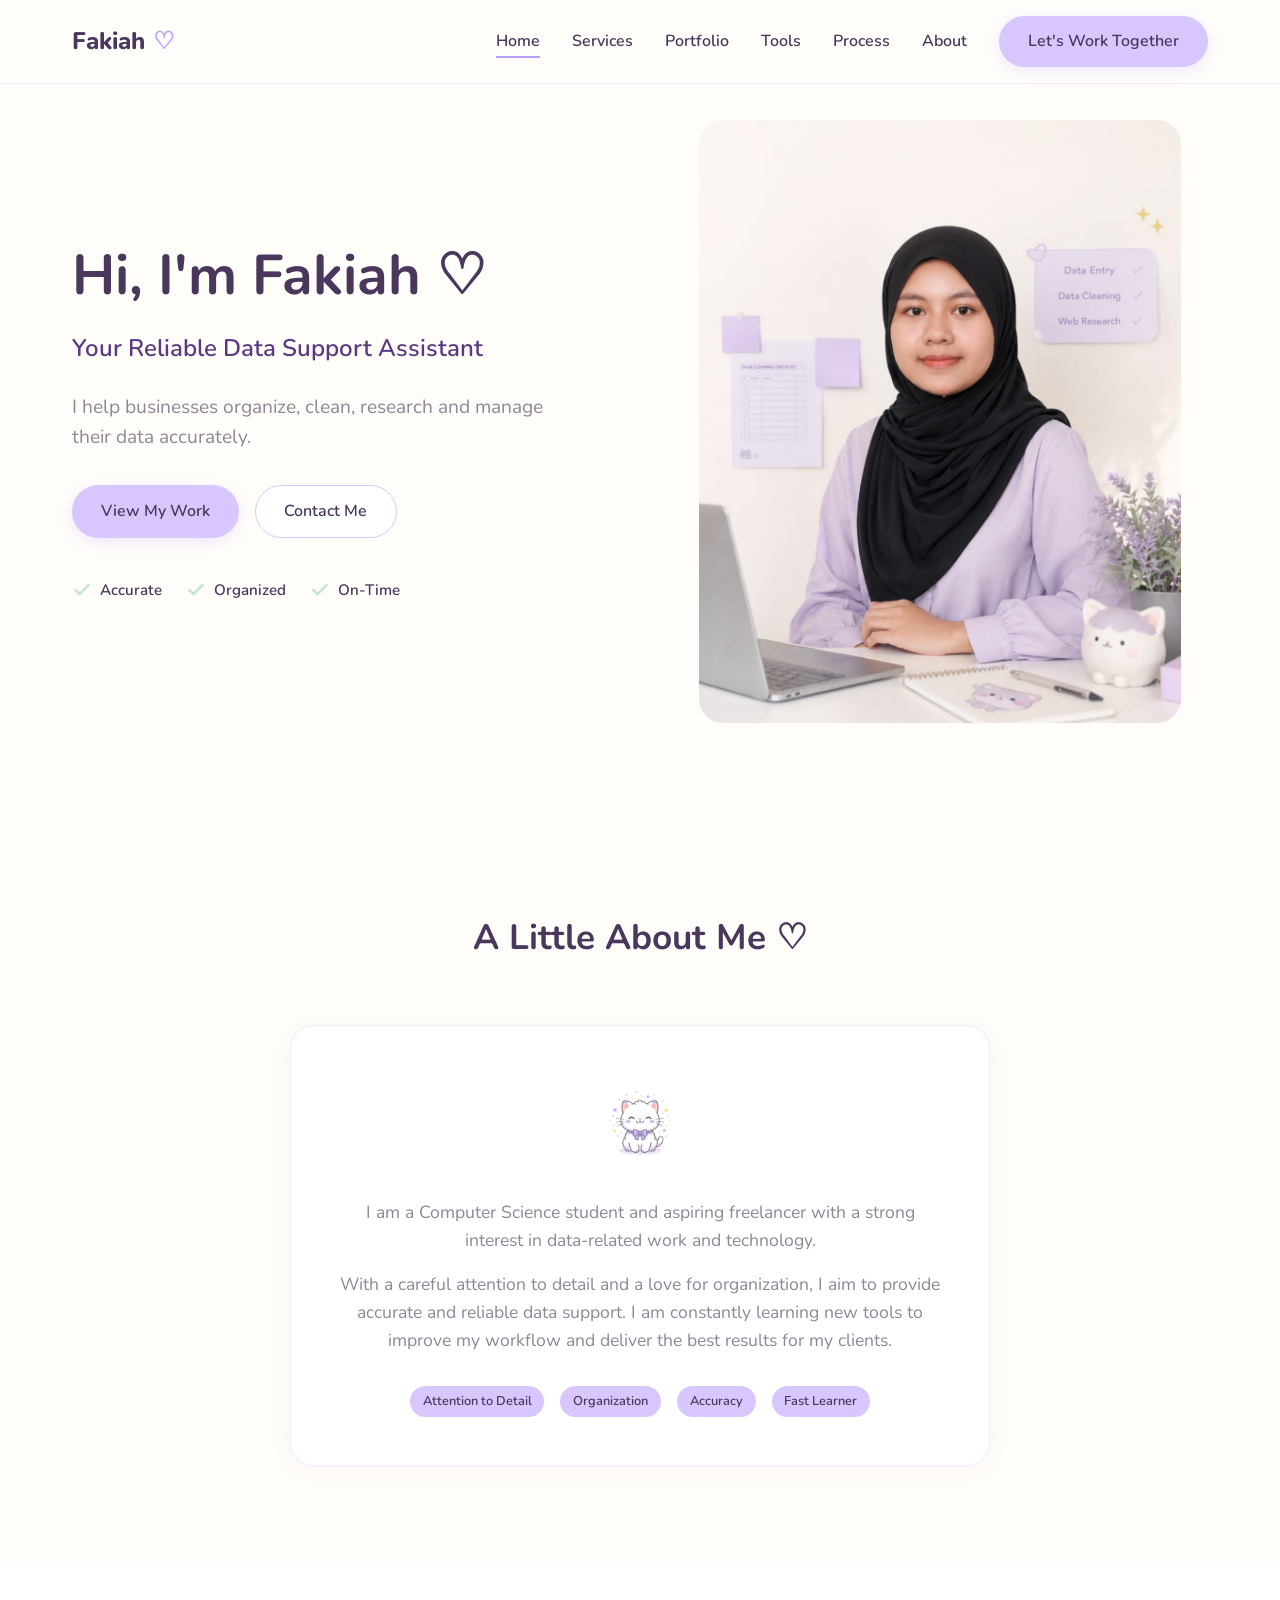
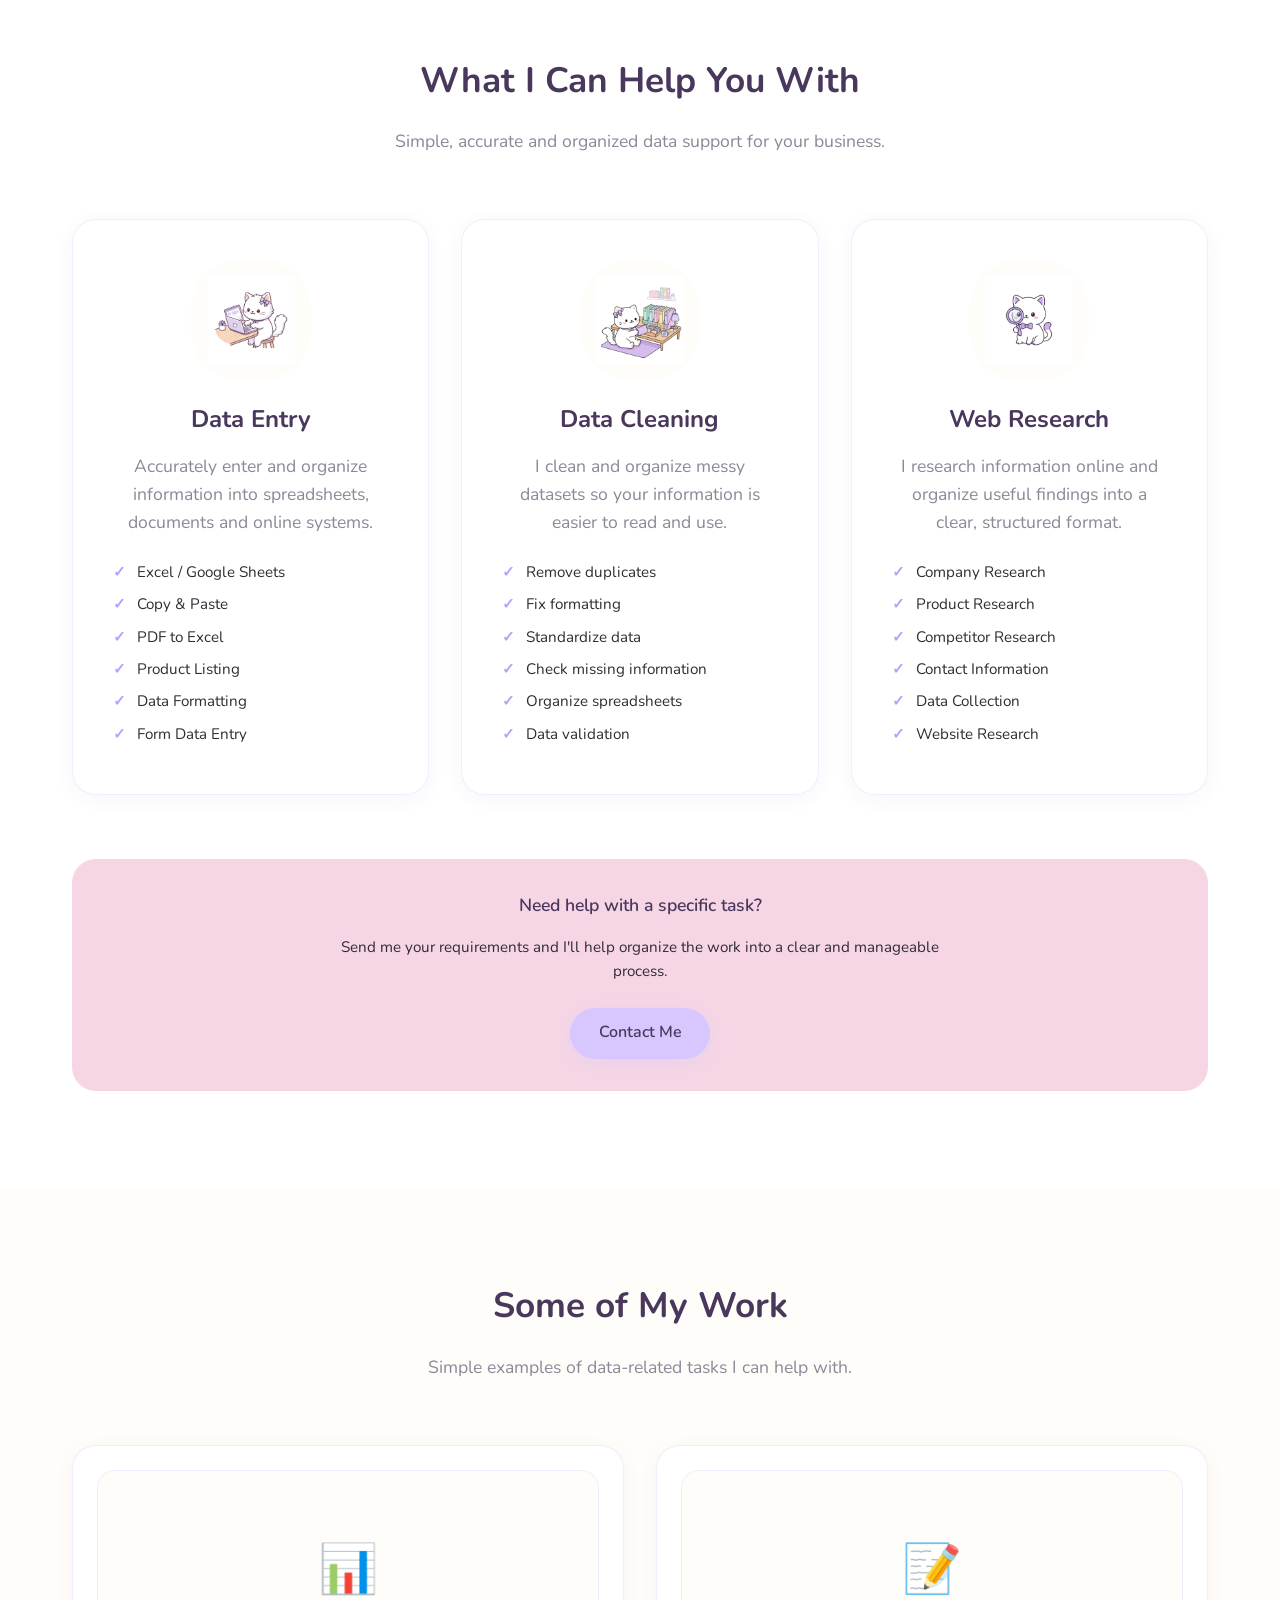
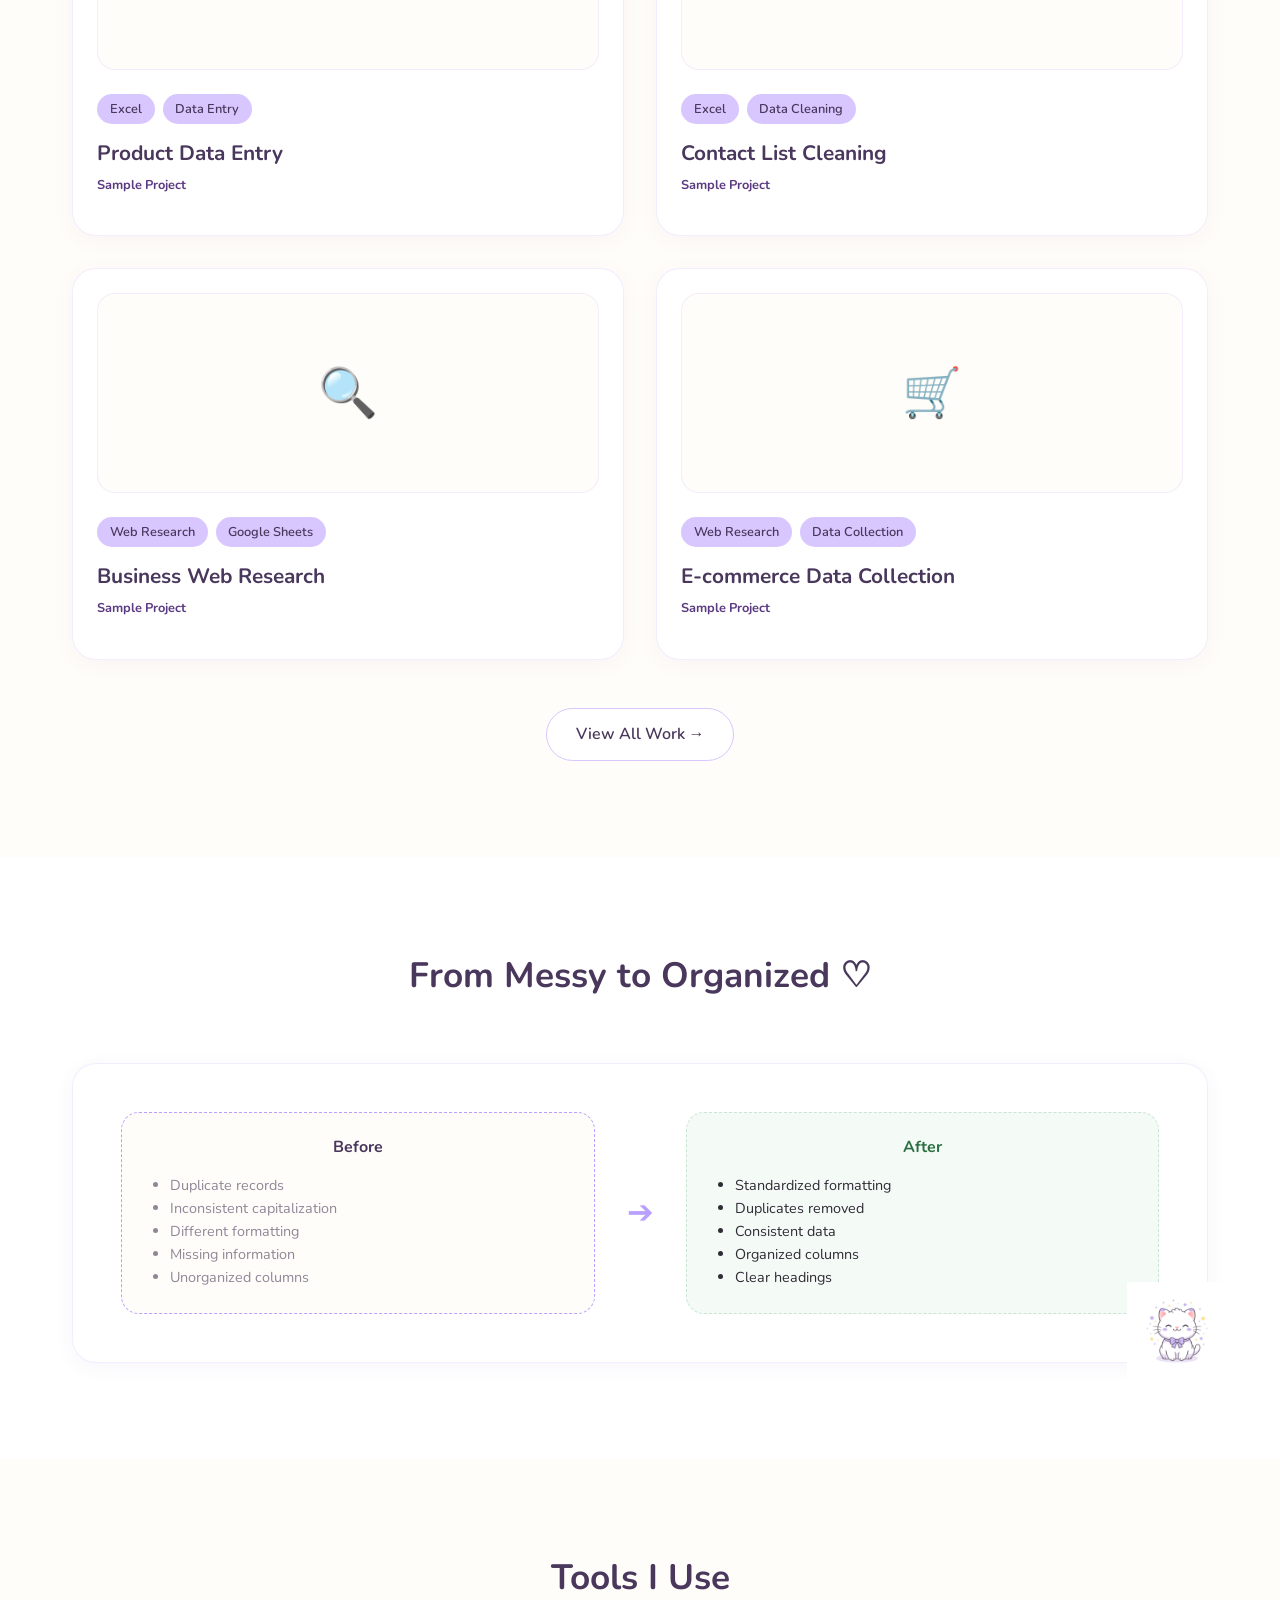
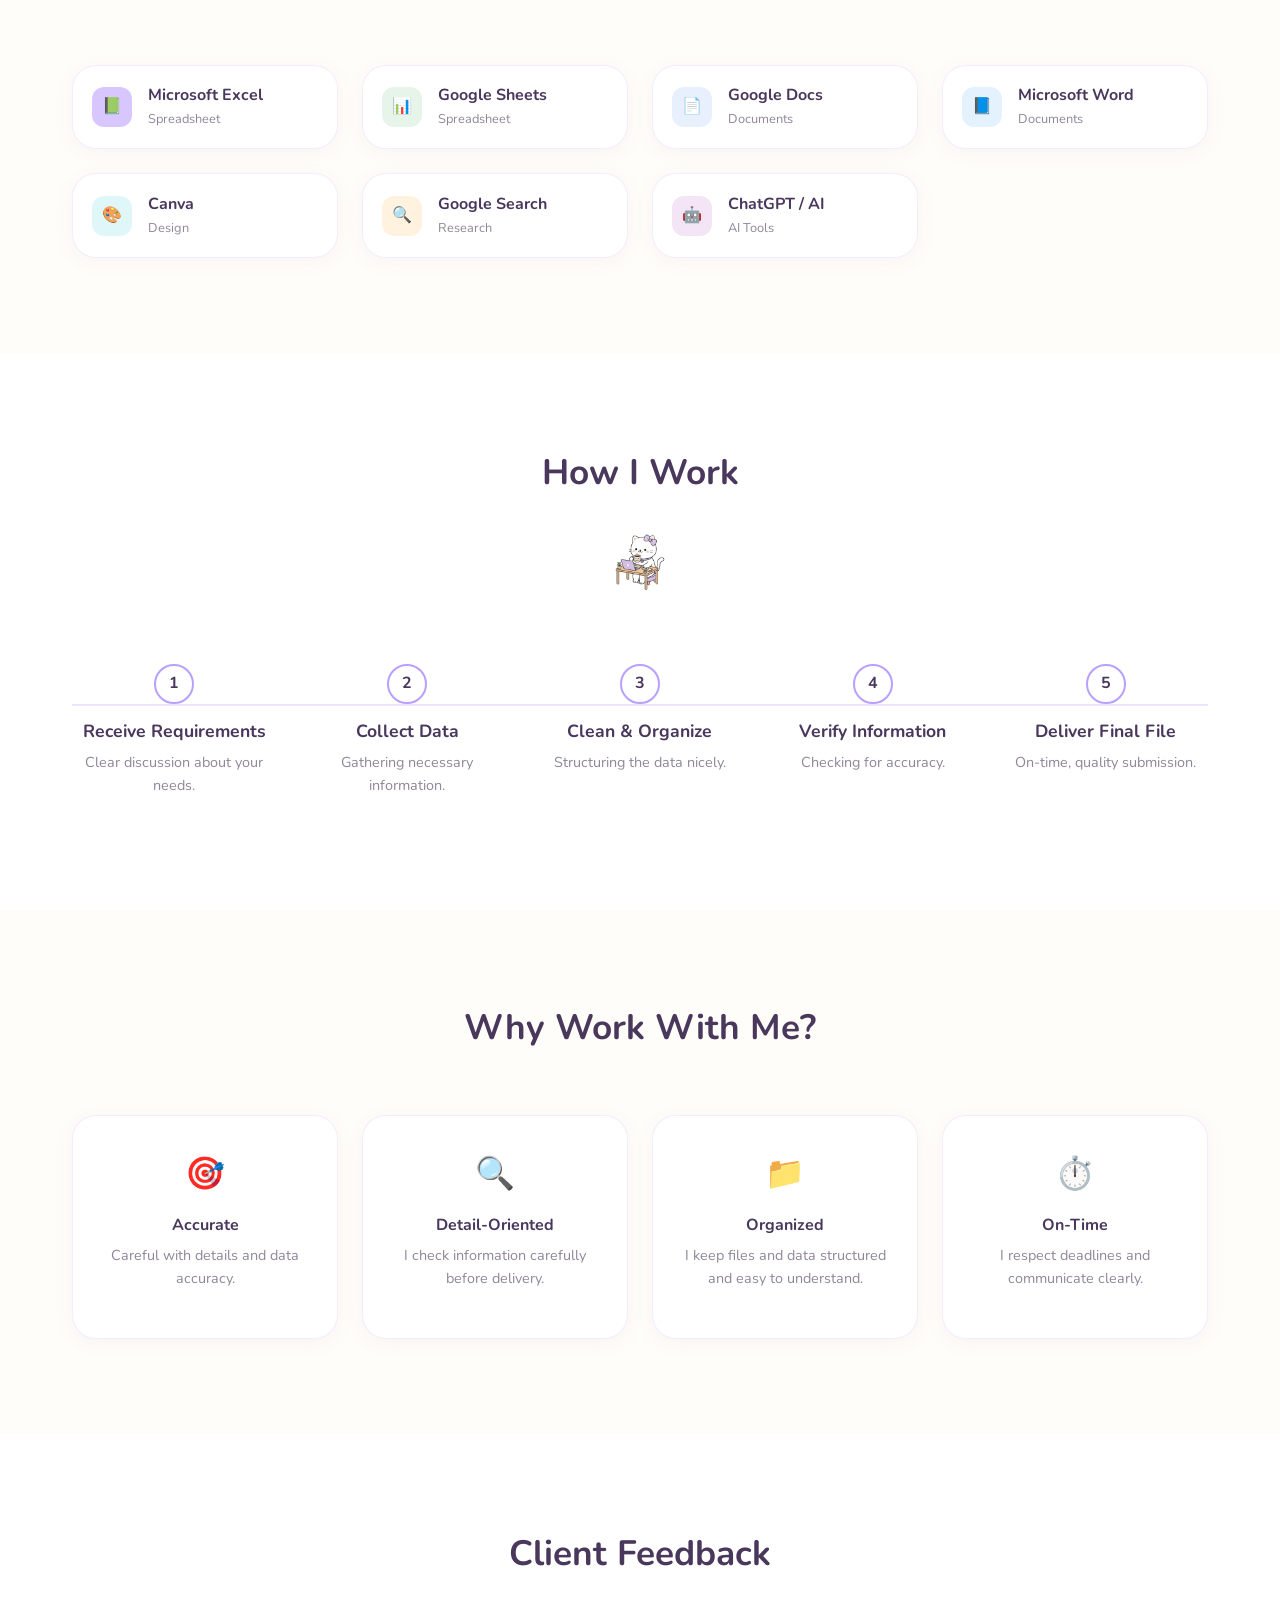
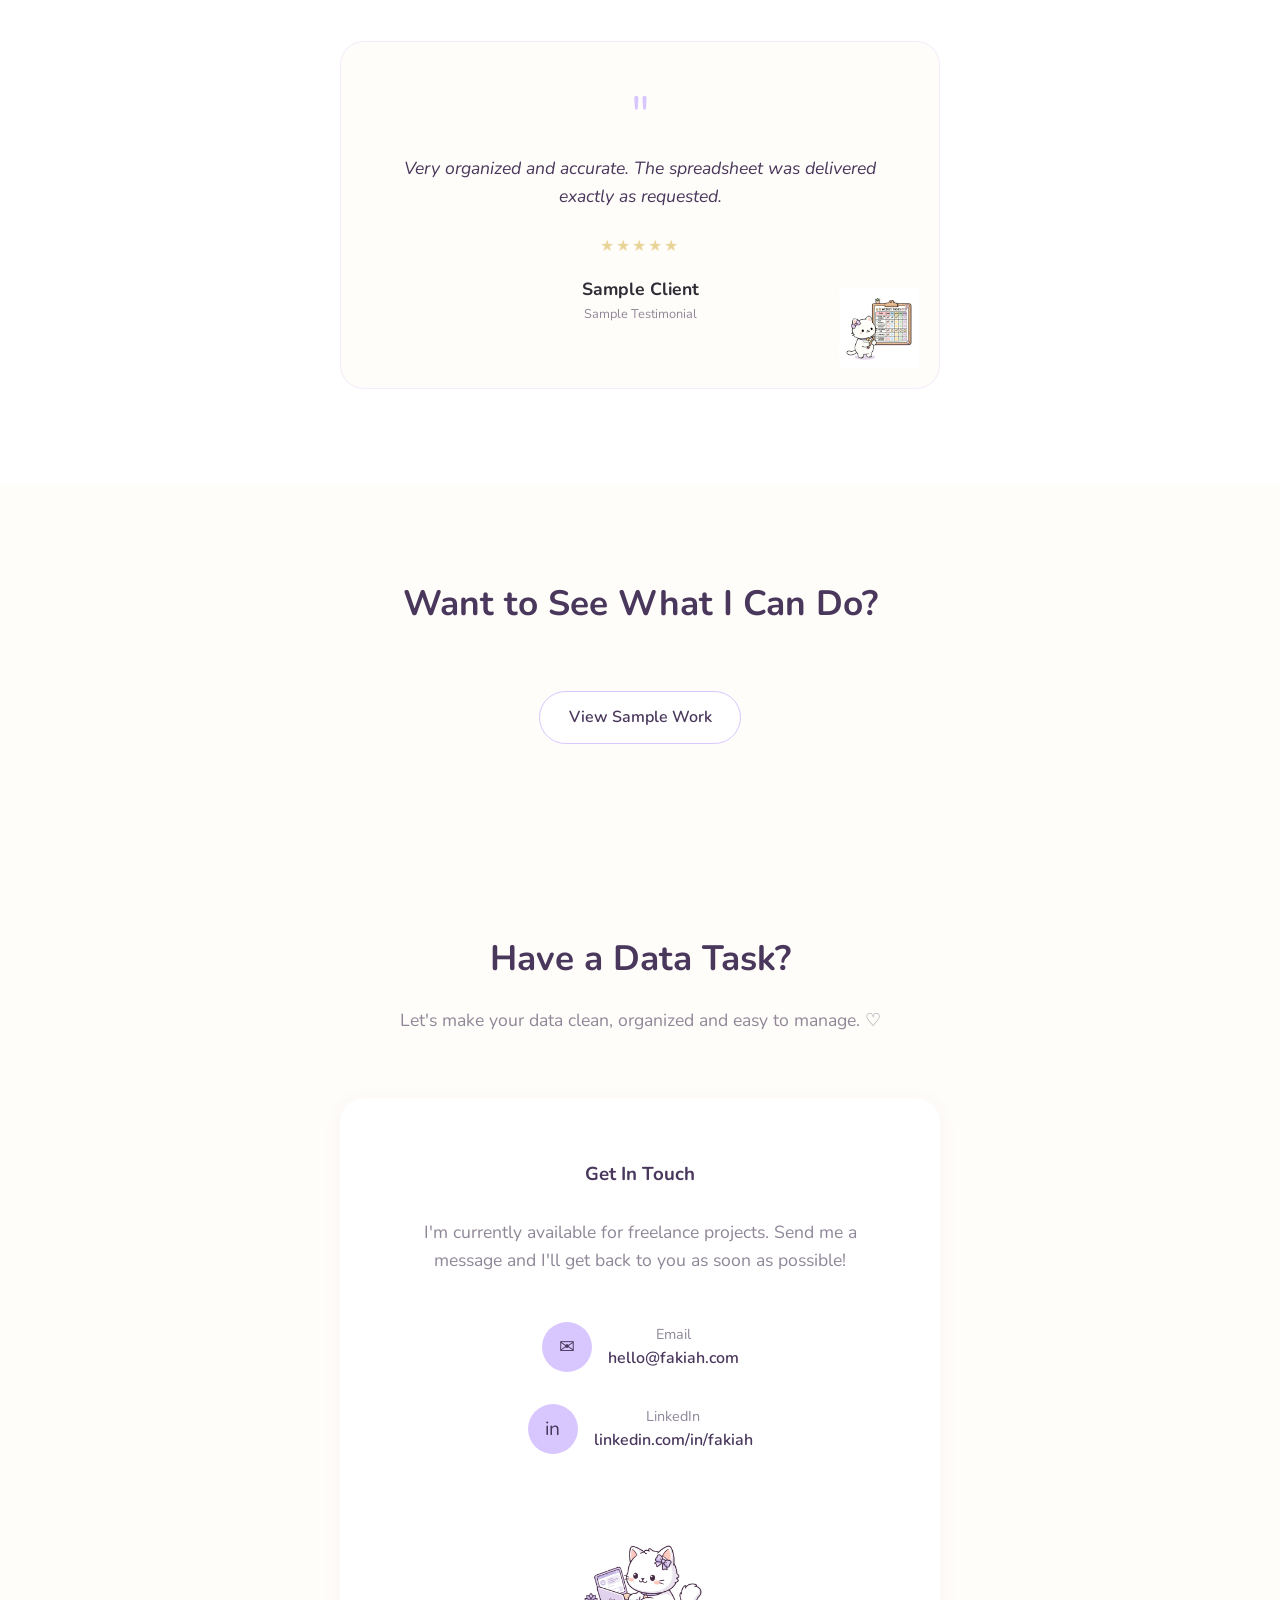
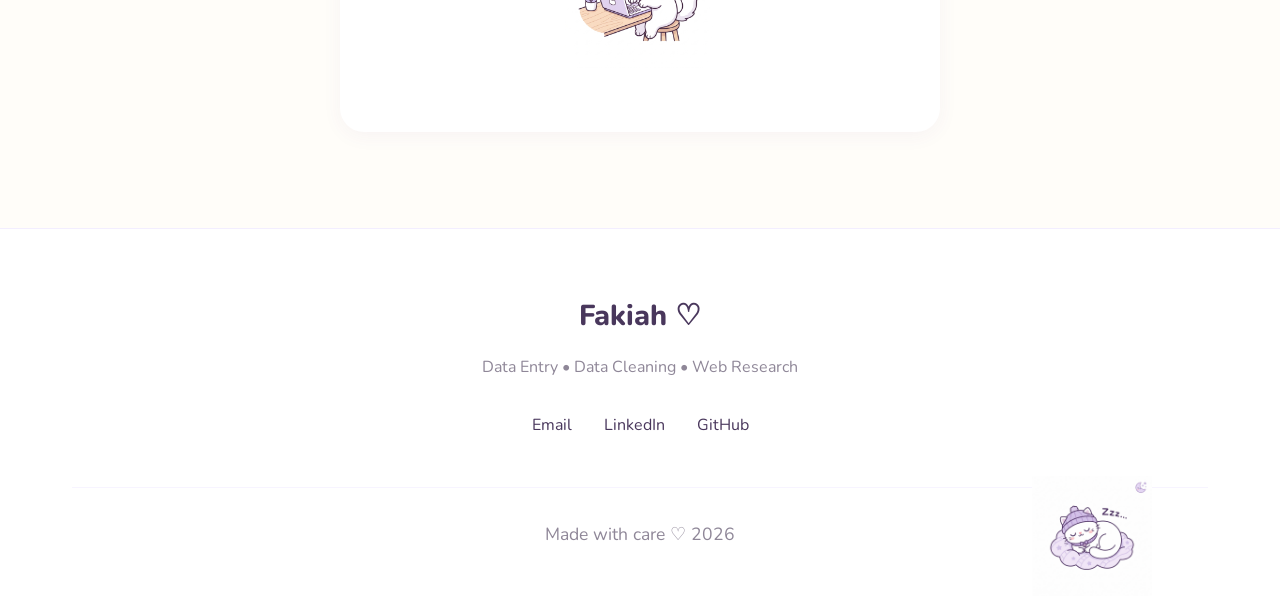
==== commit 5cbb8eac: "add photo" ====
--- a/index.html
+++ b/index.html
@@ -77,7 +77,7 @@
                 <div class="floating-decoration float-anim" style="top: 30%; left: 10%; font-size: 1.5rem; animation-delay: 1s;">📊</div>
                 <div class="floating-decoration pulse-anim" style="bottom: 10%; right: 20%; font-size: 1.8rem; animation-delay: 0.5s;">♡</div>
                 
-                <img src="assets/images/cats/hero_cat.jpg" alt="Cute Cat Assistant" class="float-anim">
+                <img src="assets/images/me_fakiah.jpeg" alt="Cute Cat Assistant" class="float-anim">
             </div>
         </div>
     </section>
@@ -484,37 +484,7 @@
                     <img src="assets/images/cats/data_entry_cat.jpg" alt="Contact Cat" style="width: 150px; margin-top: 2rem; border-radius: var(--border-radius-md);" class="float-anim">
                 </div>
                 
-                <form id="contact-form" class="contact-form">
-                    <div class="form-group">
-                        <label for="name">Name</label>
-                        <input type="text" id="name" class="form-control" required placeholder="Your Name">
-                    </div>
-                    
-                    <div class="form-group">
-                        <label for="email">Email</label>
-                        <input type="email" id="email" class="form-control" required placeholder="Your Email">
-                    </div>
-                    
-                    <div class="form-group">
-                        <label for="project-type">Project Type</label>
-                        <select id="project-type" class="form-control" required>
-                            <option value="Data Entry">Data Entry</option>
-                            <option value="Data Cleaning">Data Cleaning</option>
-                            <option value="Web Research">Web Research</option>
-                            <option value="Data Collection">Data Collection</option>
-                            <option value="Other">Other</option>
-                        </select>
-                    </div>
-                    
-                    <div class="form-group">
-                        <label for="message">Message</label>
-                        <textarea id="message" class="form-control" required placeholder="Tell me about your project..."></textarea>
-                    </div>
-                    
-                    <button type="submit" class="btn btn-primary" style="width: 100%; justify-content: center; margin-top: 1rem;">
-                        Send Inquiry
-                    </button>
-                </form>
+
             </div>
         </div>
     </section>
--- a/assets/css/style.css
+++ b/assets/css/style.css
@@ -600,18 +600,19 @@
    Contact Section
    ========================================================================== */
 .contact-container {
-  display: grid;
-  grid-template-columns: 1fr 1fr;
-  gap: 4rem;
+  max-width: 600px;
+  margin: 0 auto;
   background-color: var(--color-bg-pure);
   border-radius: var(--border-radius-lg);
   padding: 4rem;
   box-shadow: var(--shadow-subtle);
+  text-align: center;
 }
 
 .contact-info {
   display: flex;
   flex-direction: column;
+  align-items: center;
   gap: 2rem;
 }
 
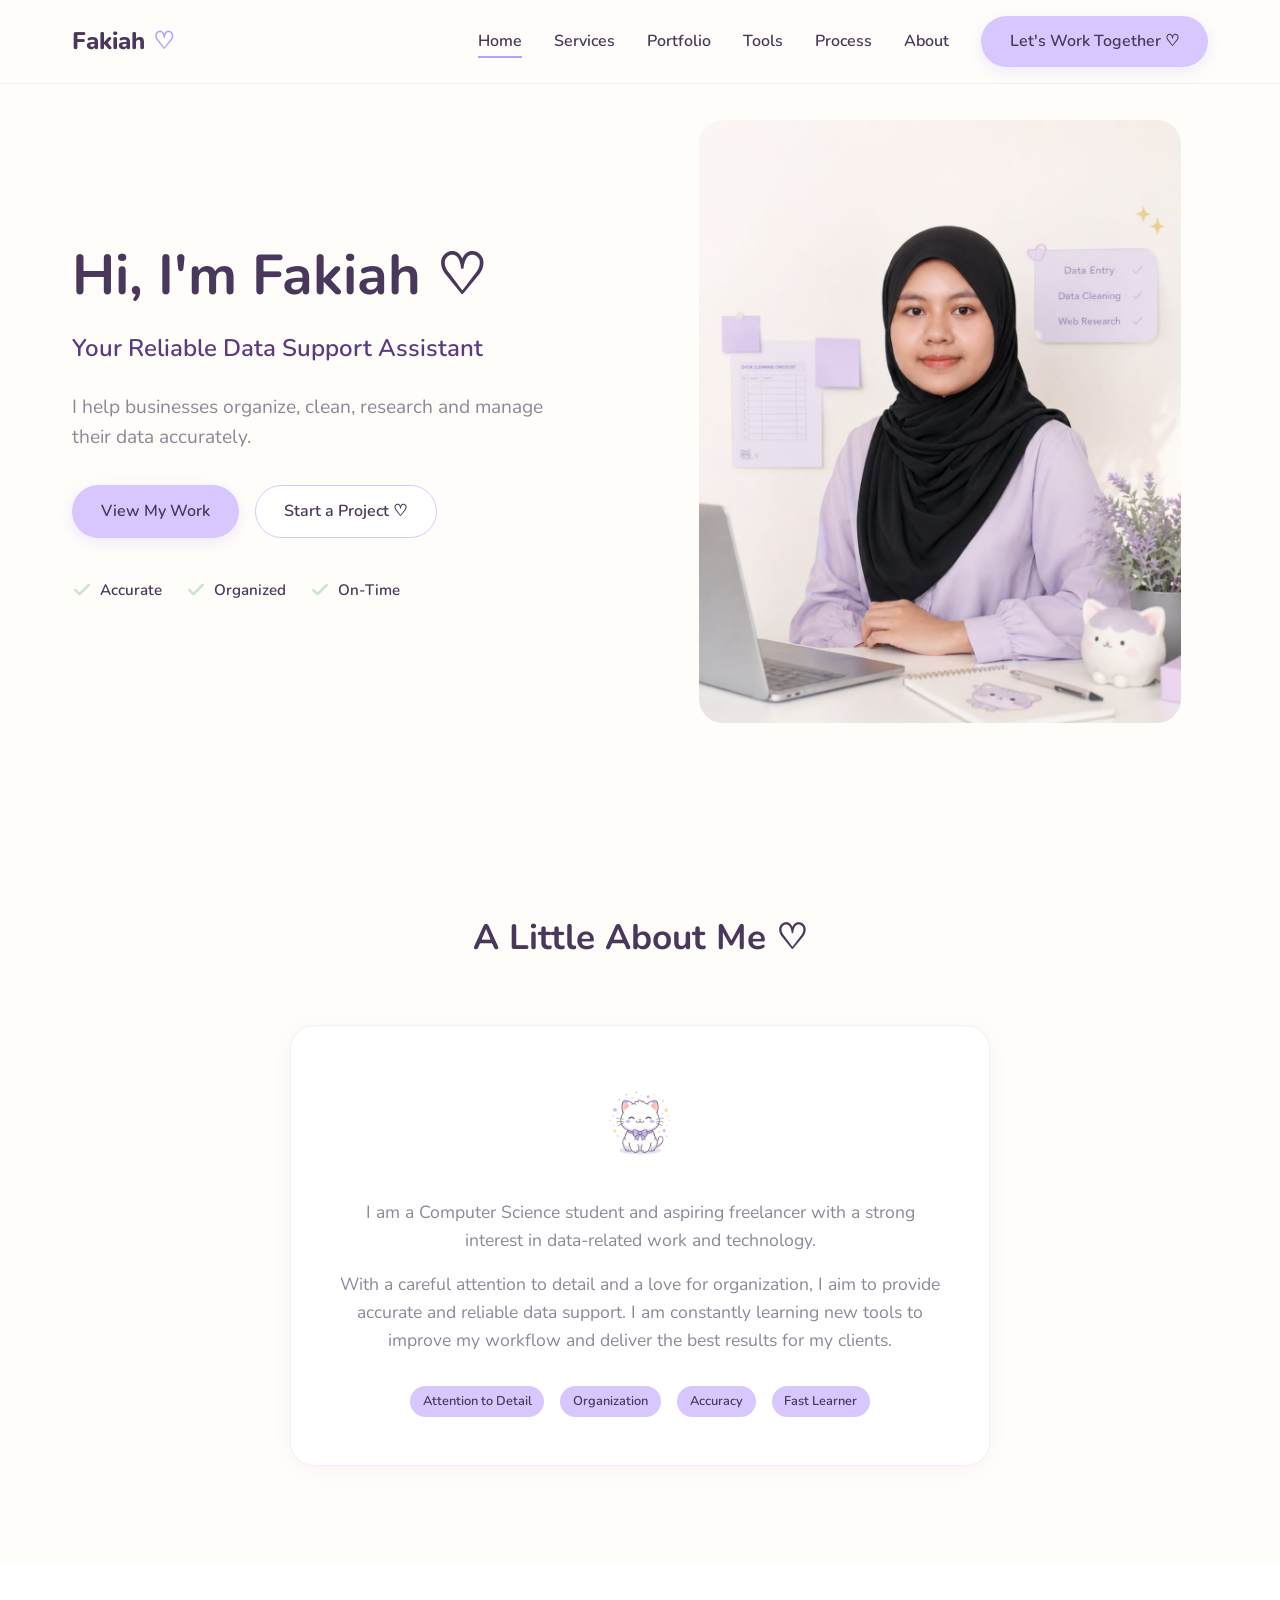
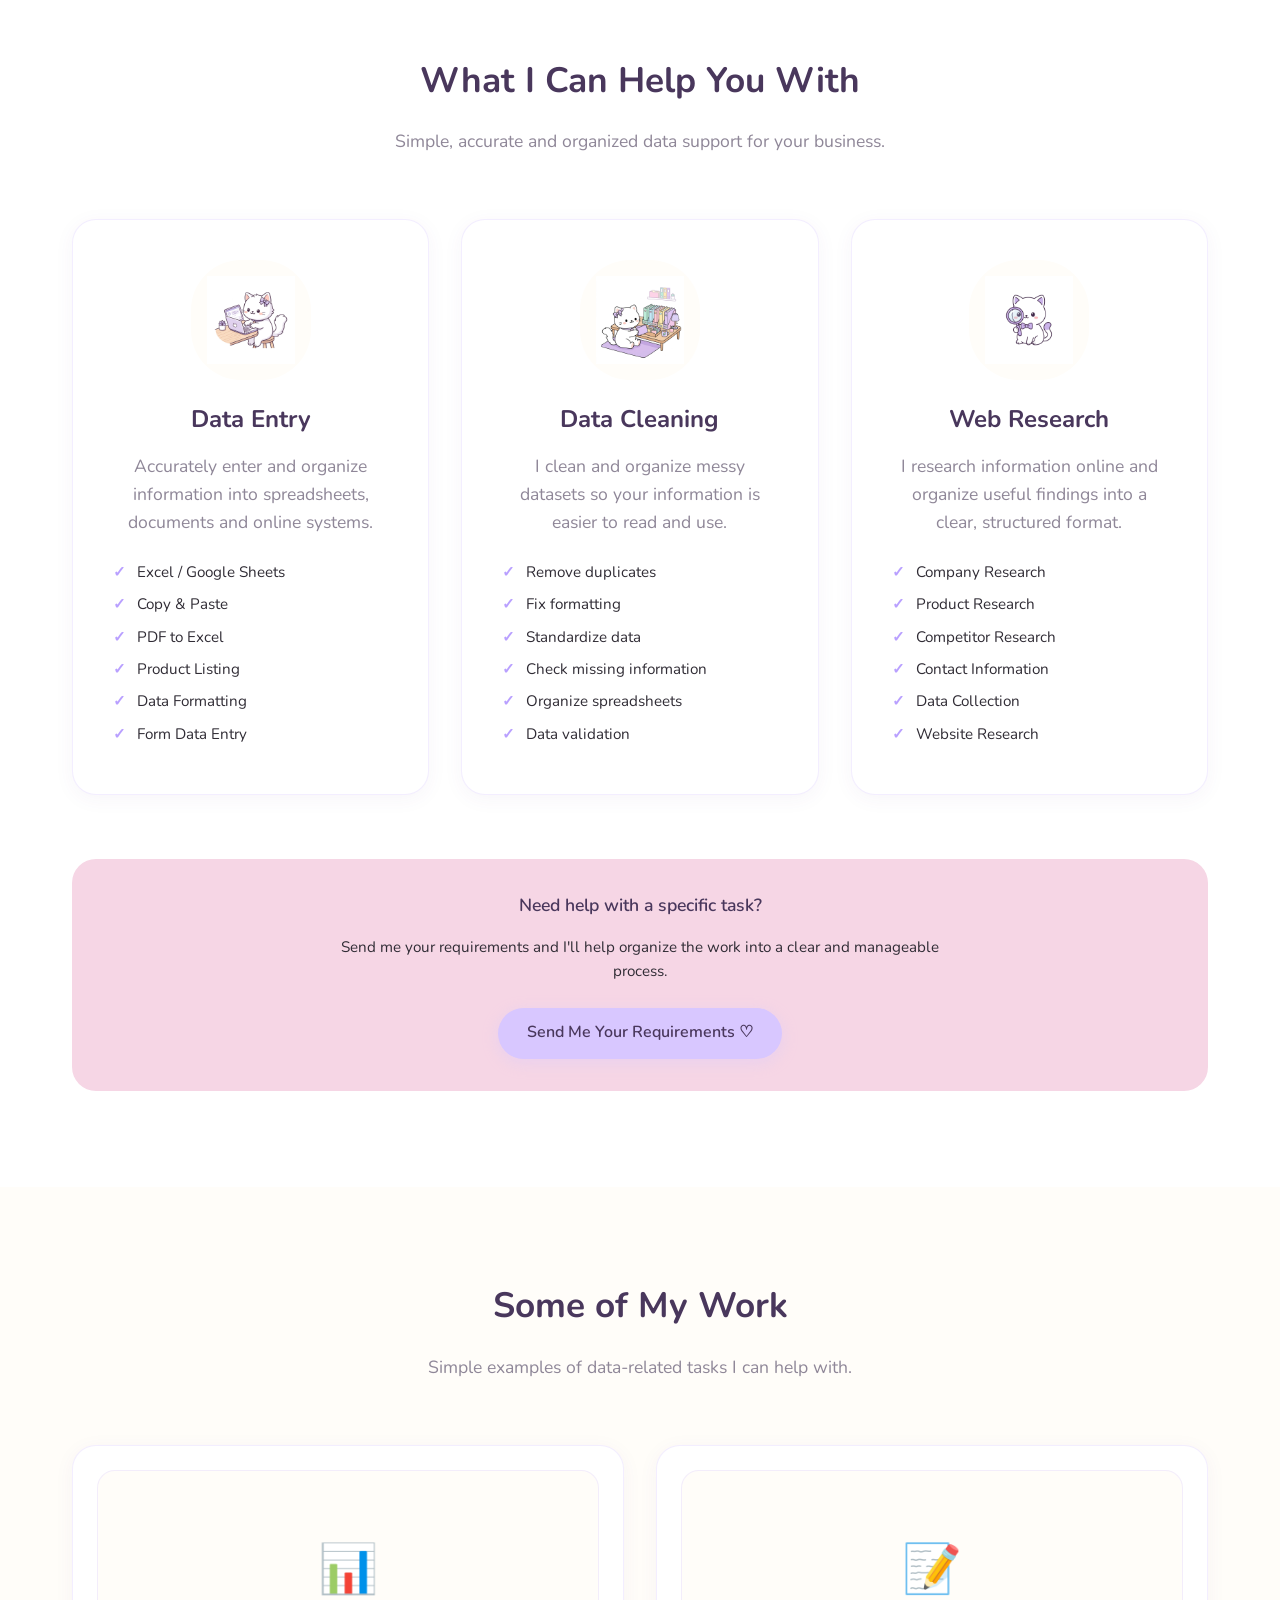
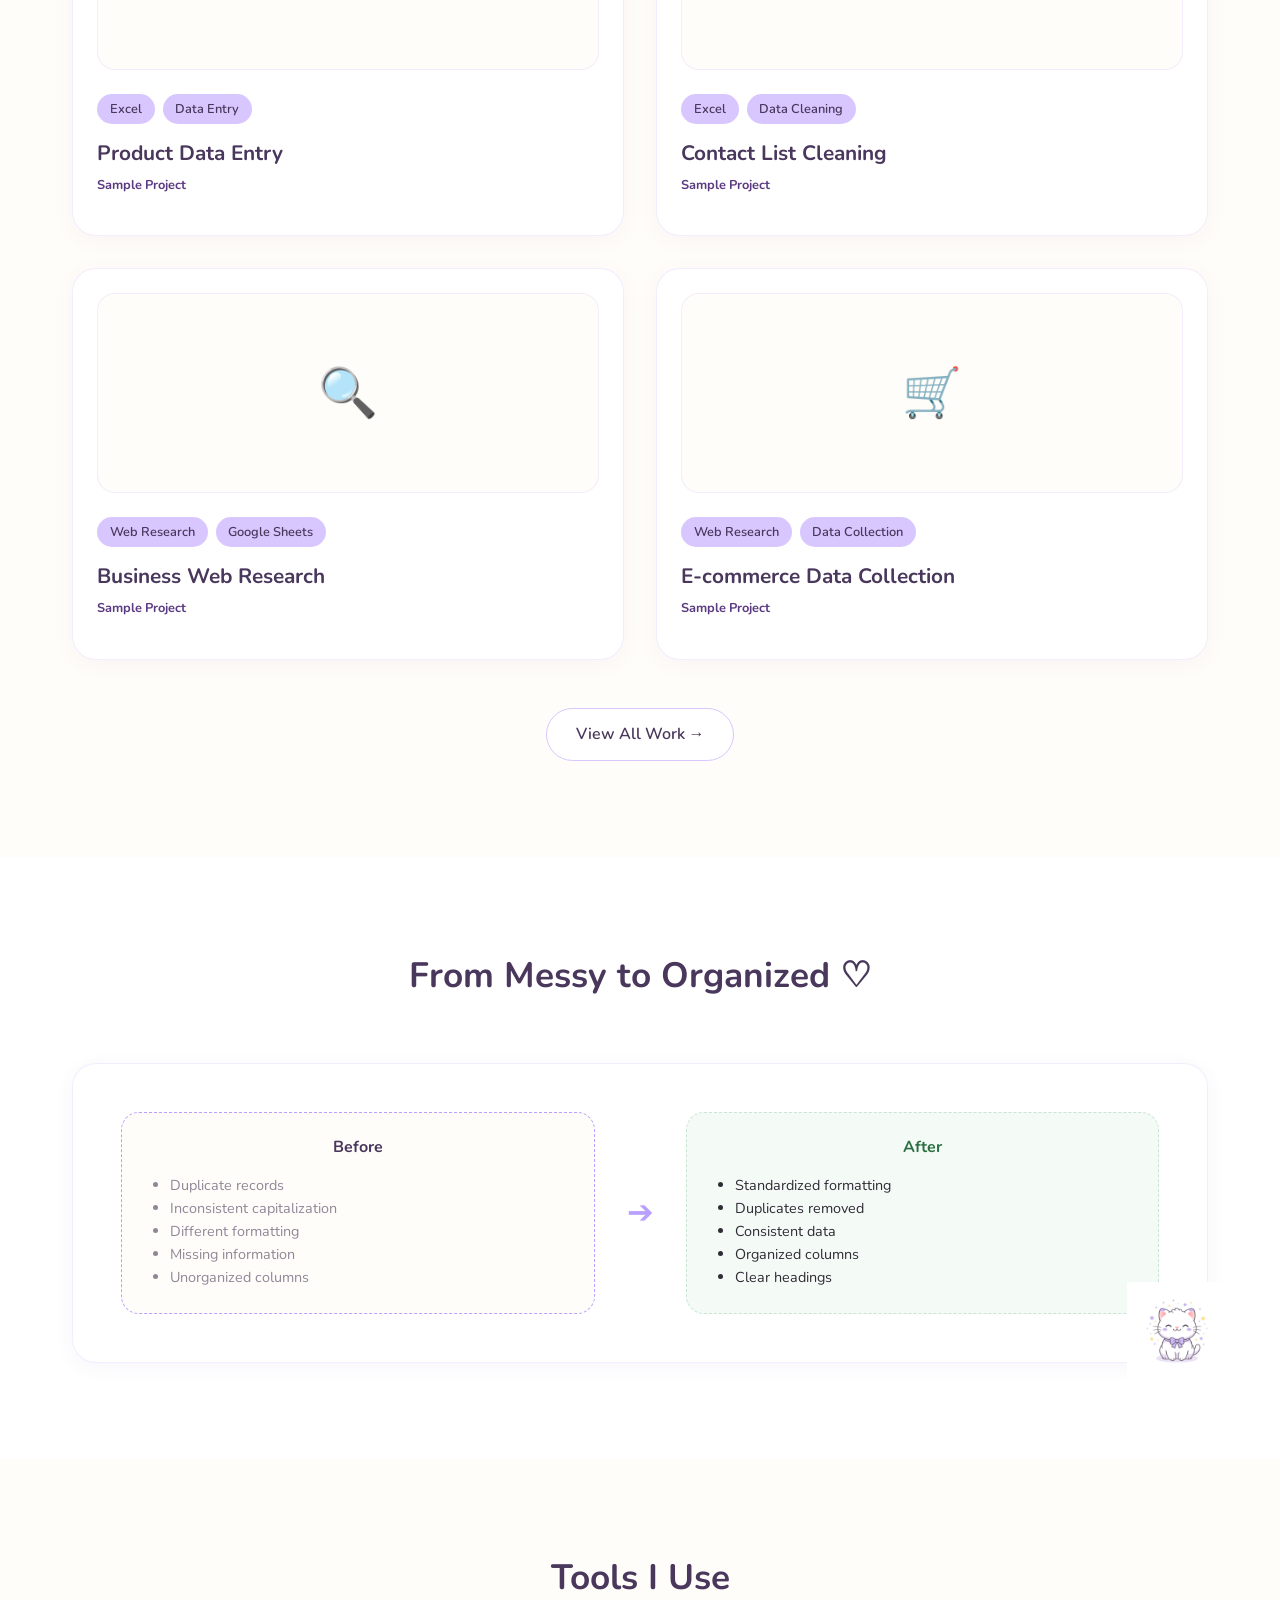
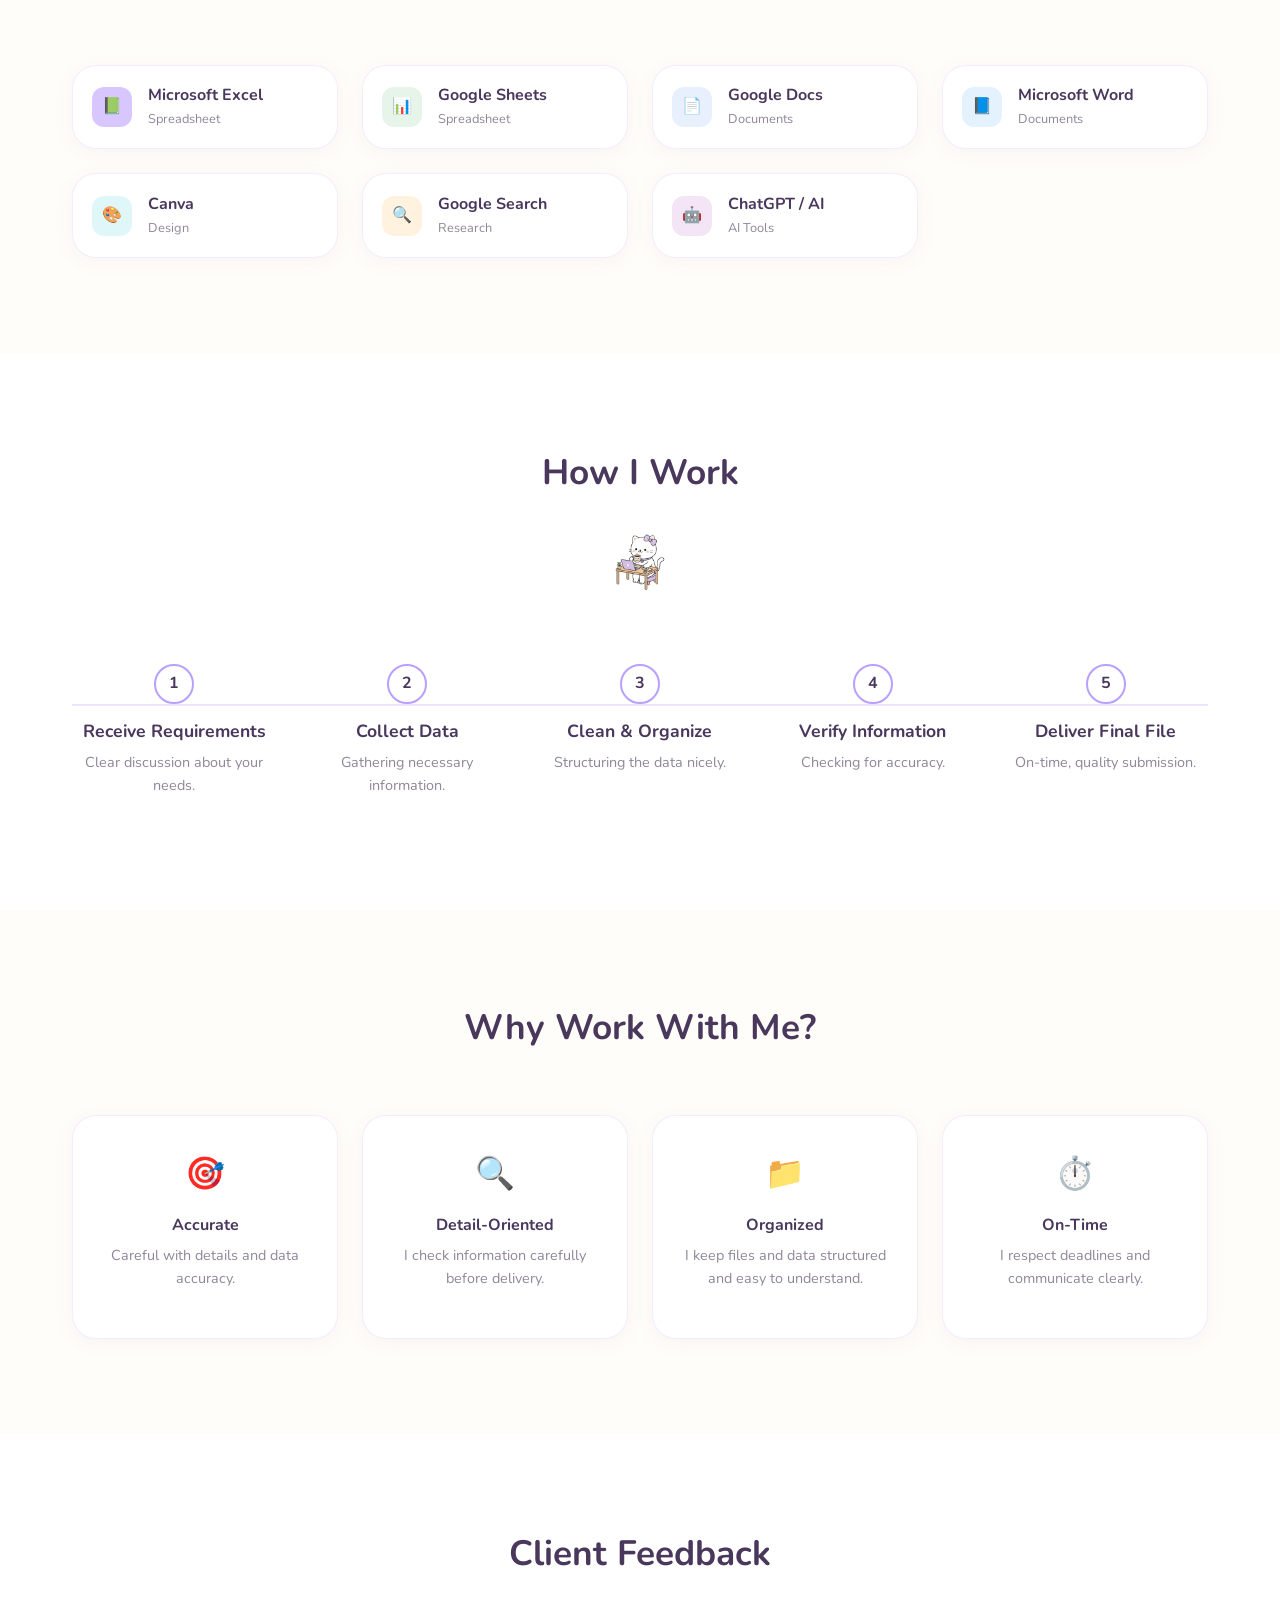
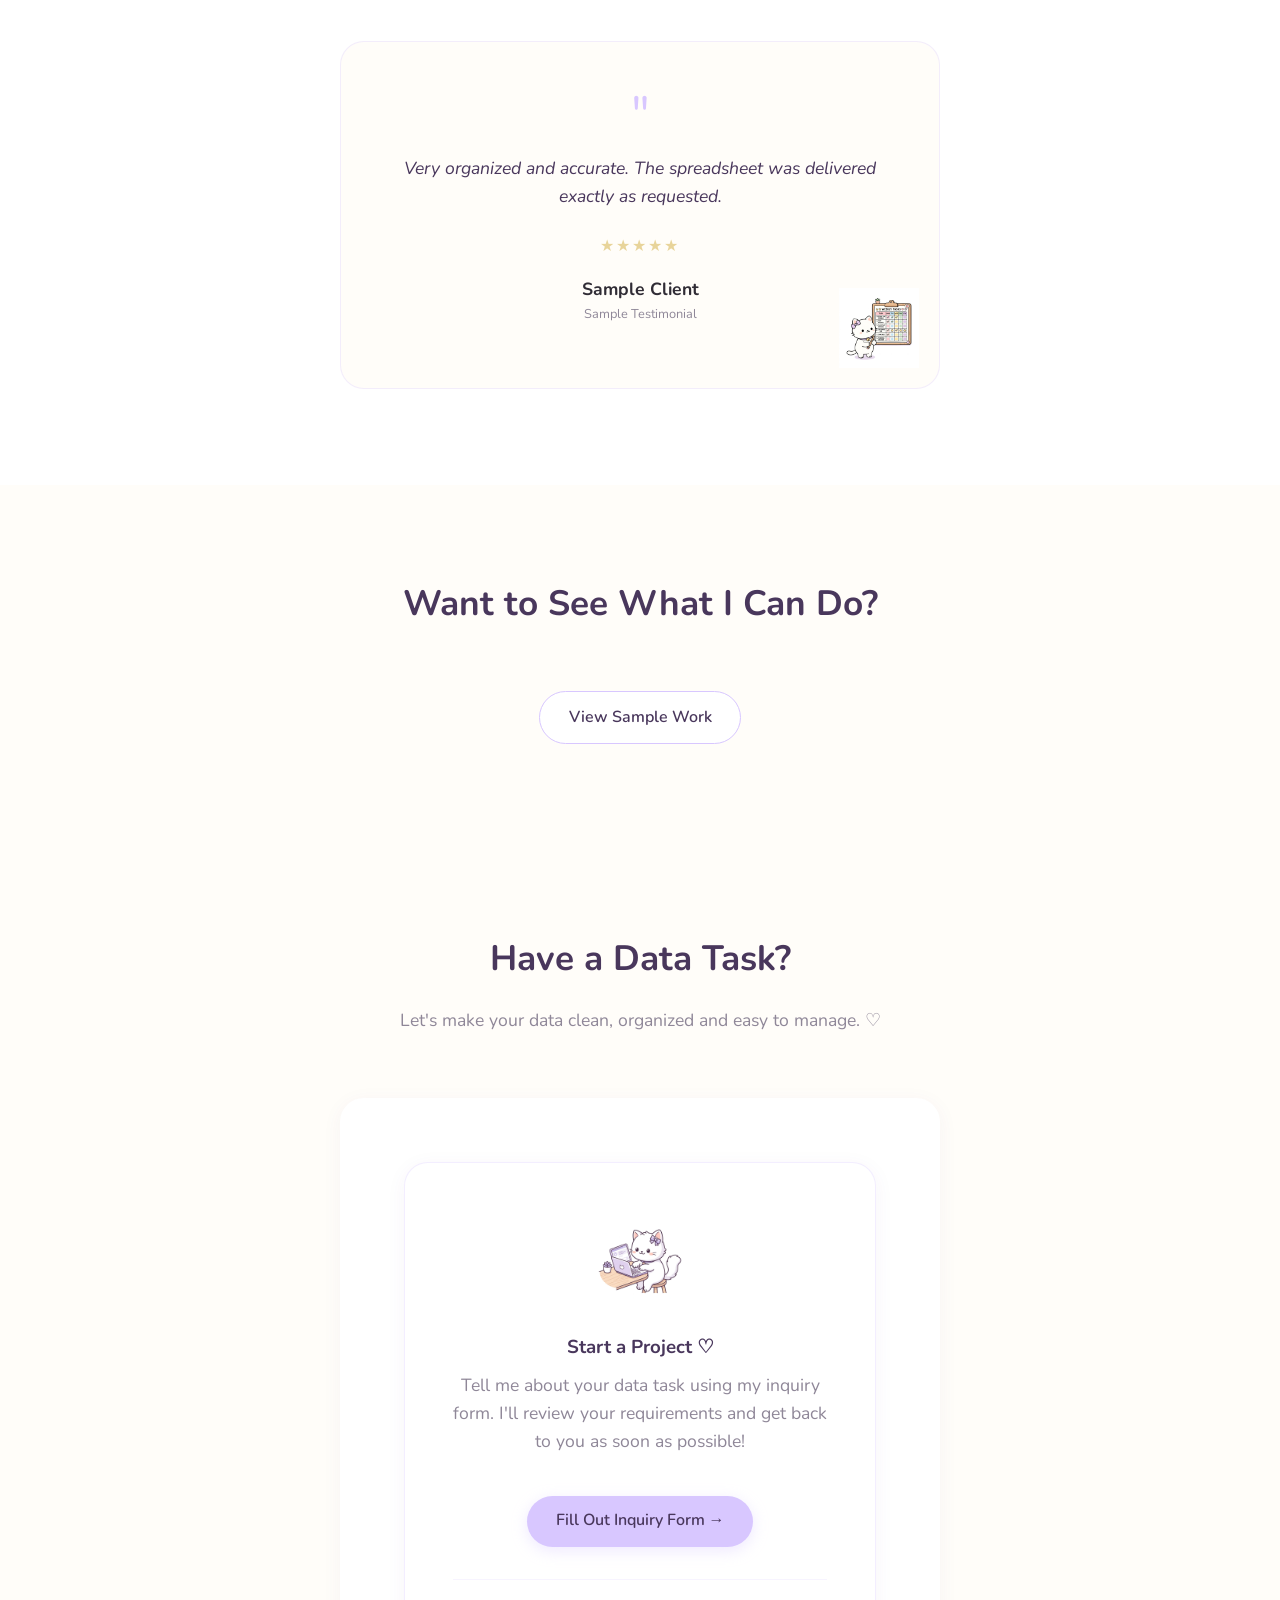
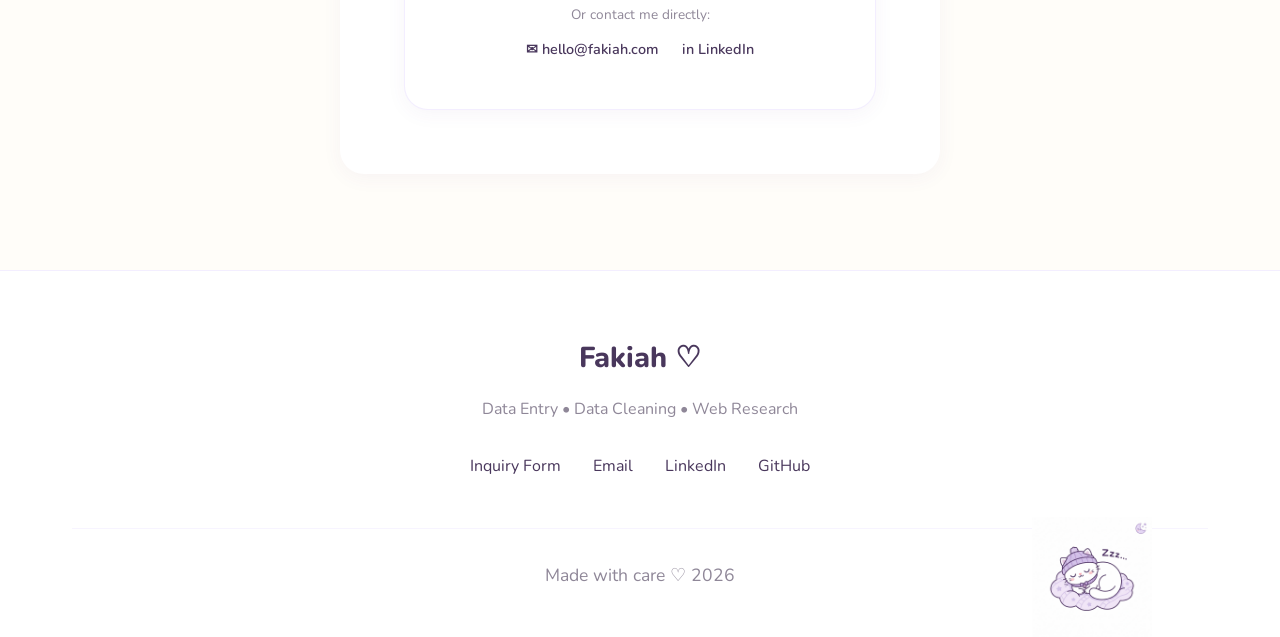
==== commit 0bd46a86: "build customer form" ====
--- a/index.html
+++ b/index.html
@@ -37,7 +37,7 @@
                 <a href="#tools">Tools</a>
                 <a href="#process">Process</a>
                 <a href="#about">About</a>
-                <a href="#contact" class="btn btn-primary">Let's Work Together</a>
+                <a href="../fakiah-customer-form/index.html" class="btn btn-primary">Let's Work Together ♡</a>
             </div>
         </div>
     </nav>
@@ -52,7 +52,7 @@
                 
                 <div class="hero-buttons">
                     <a href="#portfolio" class="btn btn-primary">View My Work</a>
-                    <a href="#contact" class="btn btn-secondary">Contact Me</a>
+                    <a href="../fakiah-customer-form/index.html" class="btn btn-secondary">Start a Project ♡</a>
                 </div>
                 
                 <div class="trust-indicators">
@@ -168,7 +168,7 @@
             <div class="service-cta">
                 <p>Need help with a specific task?</p>
                 <p style="font-weight: normal; color: var(--color-text-main); font-size: 0.95rem; margin-bottom: 1.5rem; max-width: 600px; margin-left: auto; margin-right: auto;">Send me your requirements and I'll help organize the work into a clear and manageable process.</p>
-                <a href="#contact" class="btn btn-primary">Contact Me</a>
+                <a href="../fakiah-customer-form/" class="btn btn-primary">Send Me Your Requirements ♡</a>
             </div>
         </div>
     </section>
@@ -461,29 +461,21 @@
             </div>
             
             <div class="contact-container">
-                <div class="contact-info">
-                    <h3>Get In Touch</h3>
-                    <p>I'm currently available for freelance projects. Send me a message and I'll get back to you as soon as possible!</p>
+                <!-- Inquiry Form CTA Card -->
+                <div style="max-width: 600px; margin: 0 auto; text-align: center; background: white; padding: 3rem; border-radius: var(--border-radius-lg); box-shadow: var(--shadow-subtle); border: 1px solid rgba(216, 199, 255, 0.3);">
+                    <img src="assets/images/cats/data_entry_cat.jpg" alt="Contact Cat" style="width: 100px; margin: 0 auto 1.5rem; border-radius: var(--border-radius-md);" class="float-anim">
+                    <h3 style="margin-bottom: 0.75rem;">Start a Project ♡</h3>
+                    <p>Tell me about your data task using my inquiry form. I'll review your requirements and get back to you as soon as possible!</p>
+                    <a href="../fakiah-customer-form/" class="btn btn-primary" style="margin-top: 1.5rem; display: inline-flex; align-items: center; gap: 8px;">Fill Out Inquiry Form →</a>
                     
-                    <div class="contact-item">
-                        <div class="contact-icon">✉</div>
-                        <div>
-                            <p style="margin: 0; font-size: 0.9rem;">Email</p>
-                            <a href="mailto:hello@fakiah.com" style="font-weight: 600;">hello@fakiah.com</a>
+                    <div style="margin-top: 2rem; padding-top: 1.5rem; border-top: 1px solid rgba(216, 199, 255, 0.2);">
+                        <p style="font-size: 0.85rem; color: var(--color-text-soft); margin-bottom: 0.75rem;">Or contact me directly:</p>
+                        <div style="display: flex; justify-content: center; gap: 1.5rem; flex-wrap: wrap;">
+                            <a href="mailto:hello@fakiah.com" style="font-weight: 600; font-size: 0.9rem;">✉ hello@fakiah.com</a>
+                            <a href="#" style="font-weight: 600; font-size: 0.9rem;">in LinkedIn</a>
                         </div>
                     </div>
-                    
-                    <div class="contact-item">
-                        <div class="contact-icon">in</div>
-                        <div>
-                            <p style="margin: 0; font-size: 0.9rem;">LinkedIn</p>
-                            <a href="#" style="font-weight: 600;">linkedin.com/in/fakiah</a>
-                        </div>
-                    </div>
-                    
-                    <img src="assets/images/cats/data_entry_cat.jpg" alt="Contact Cat" style="width: 150px; margin-top: 2rem; border-radius: var(--border-radius-md);" class="float-anim">
-                </div>
-                
+                </div>
 
             </div>
         </div>
@@ -496,6 +488,7 @@
             <p class="footer-services">Data Entry • Data Cleaning • Web Research</p>
             
             <div class="footer-links">
+                <a href="../fakiah-customer-form/">Inquiry Form</a>
                 <a href="mailto:hello@fakiah.com">Email</a>
                 <a href="#">LinkedIn</a>
                 <a href="#">GitHub</a>
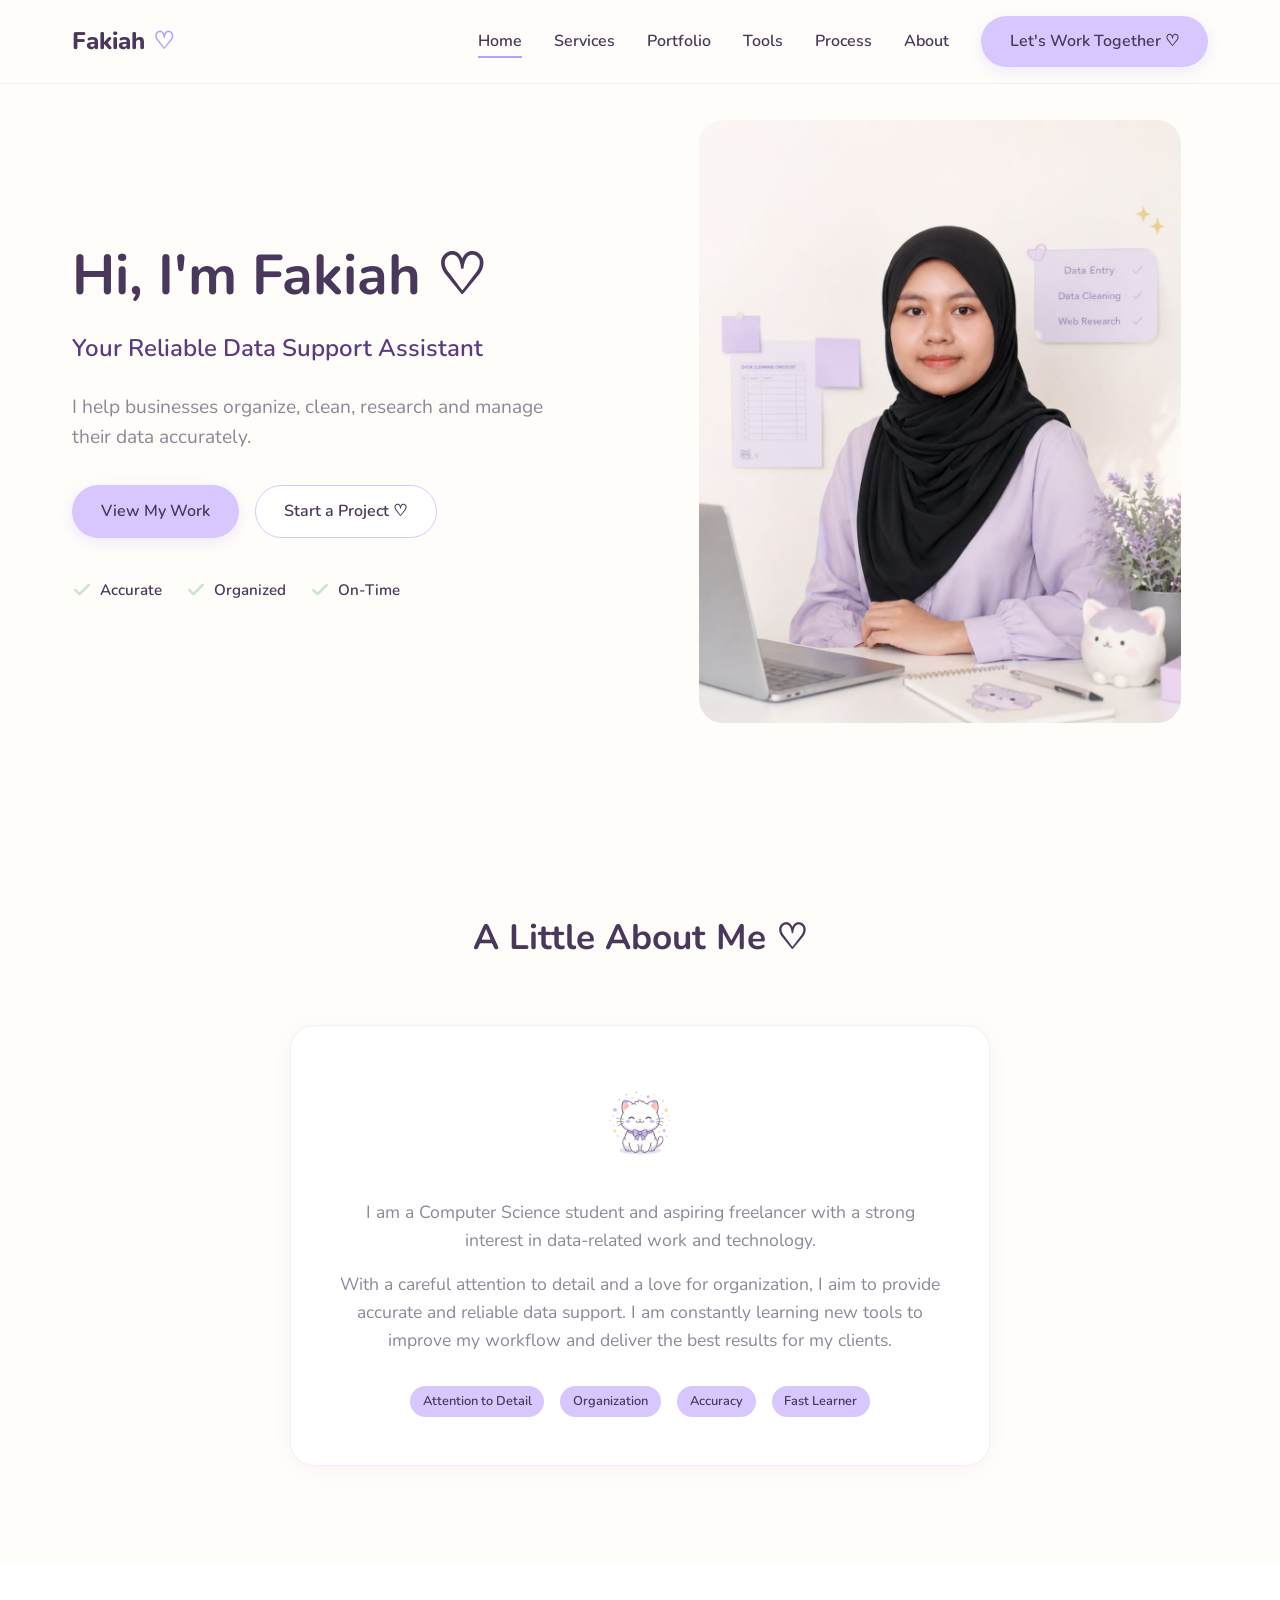
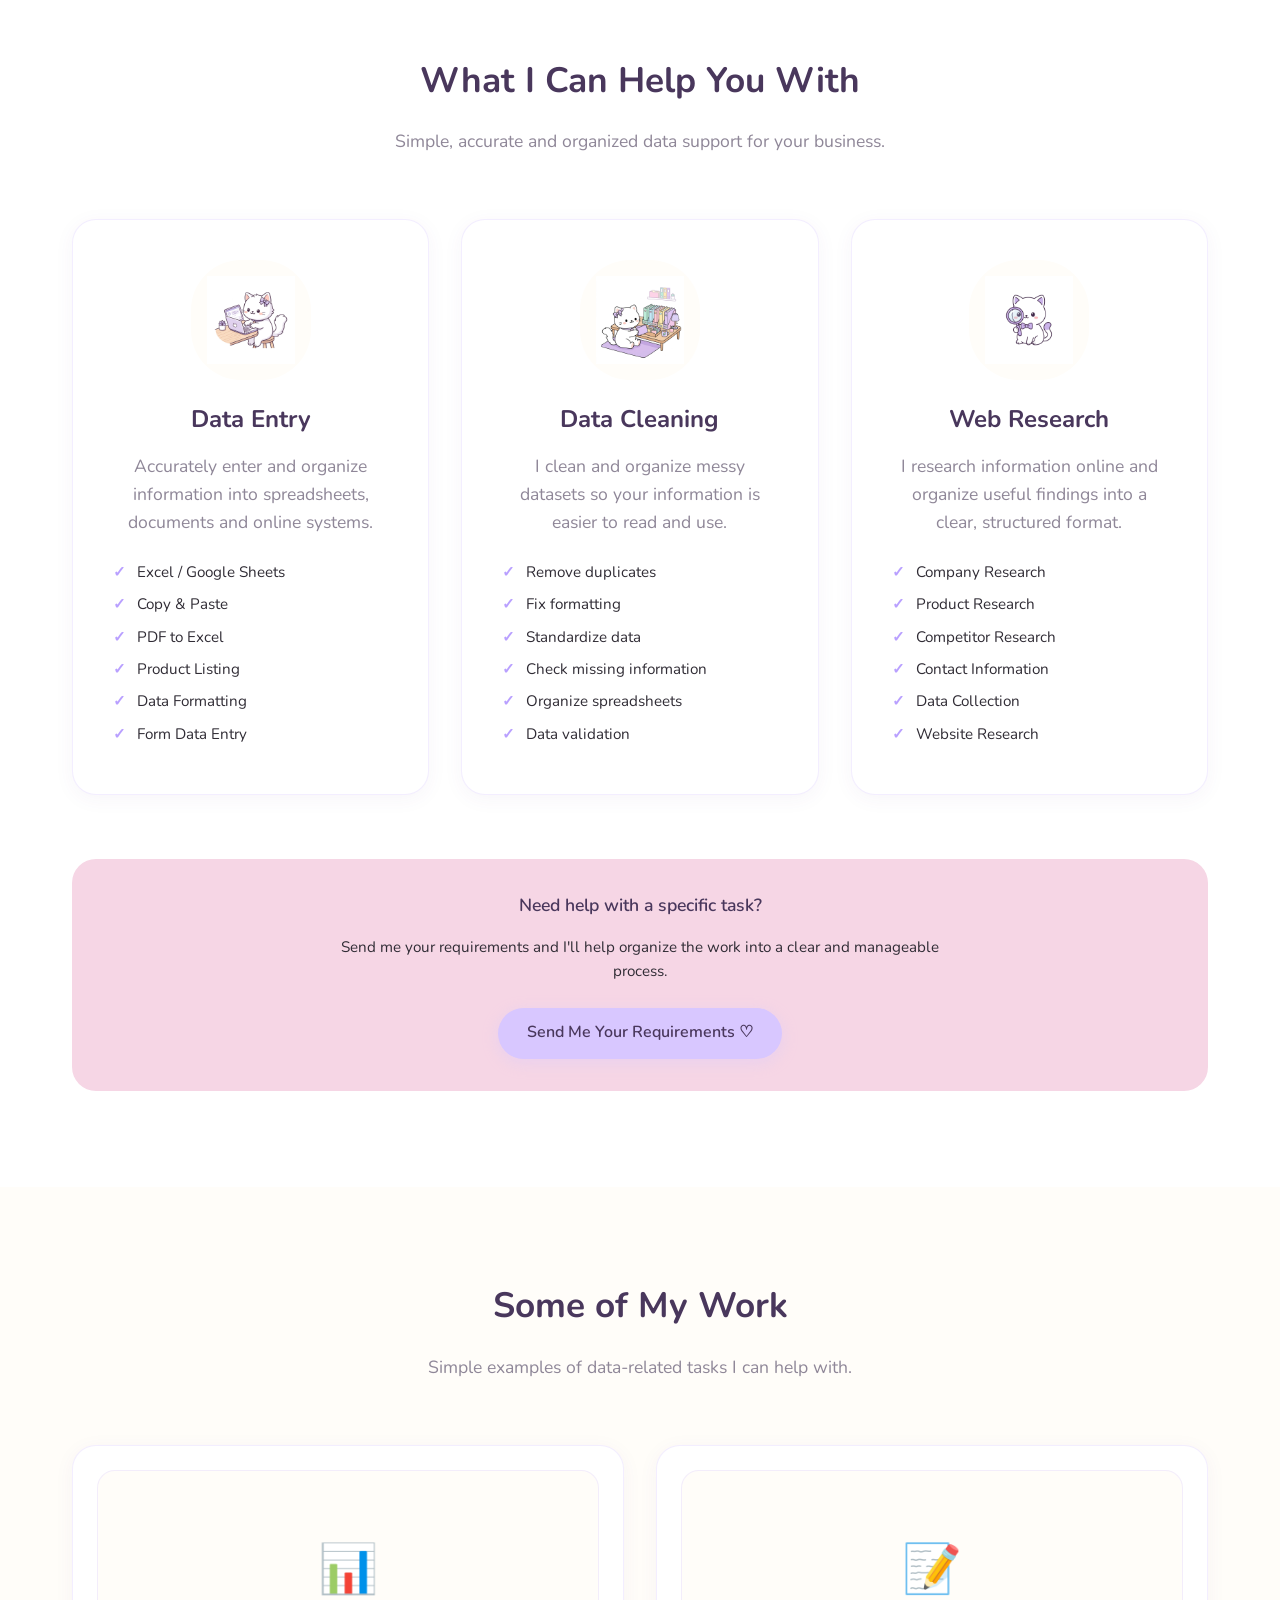
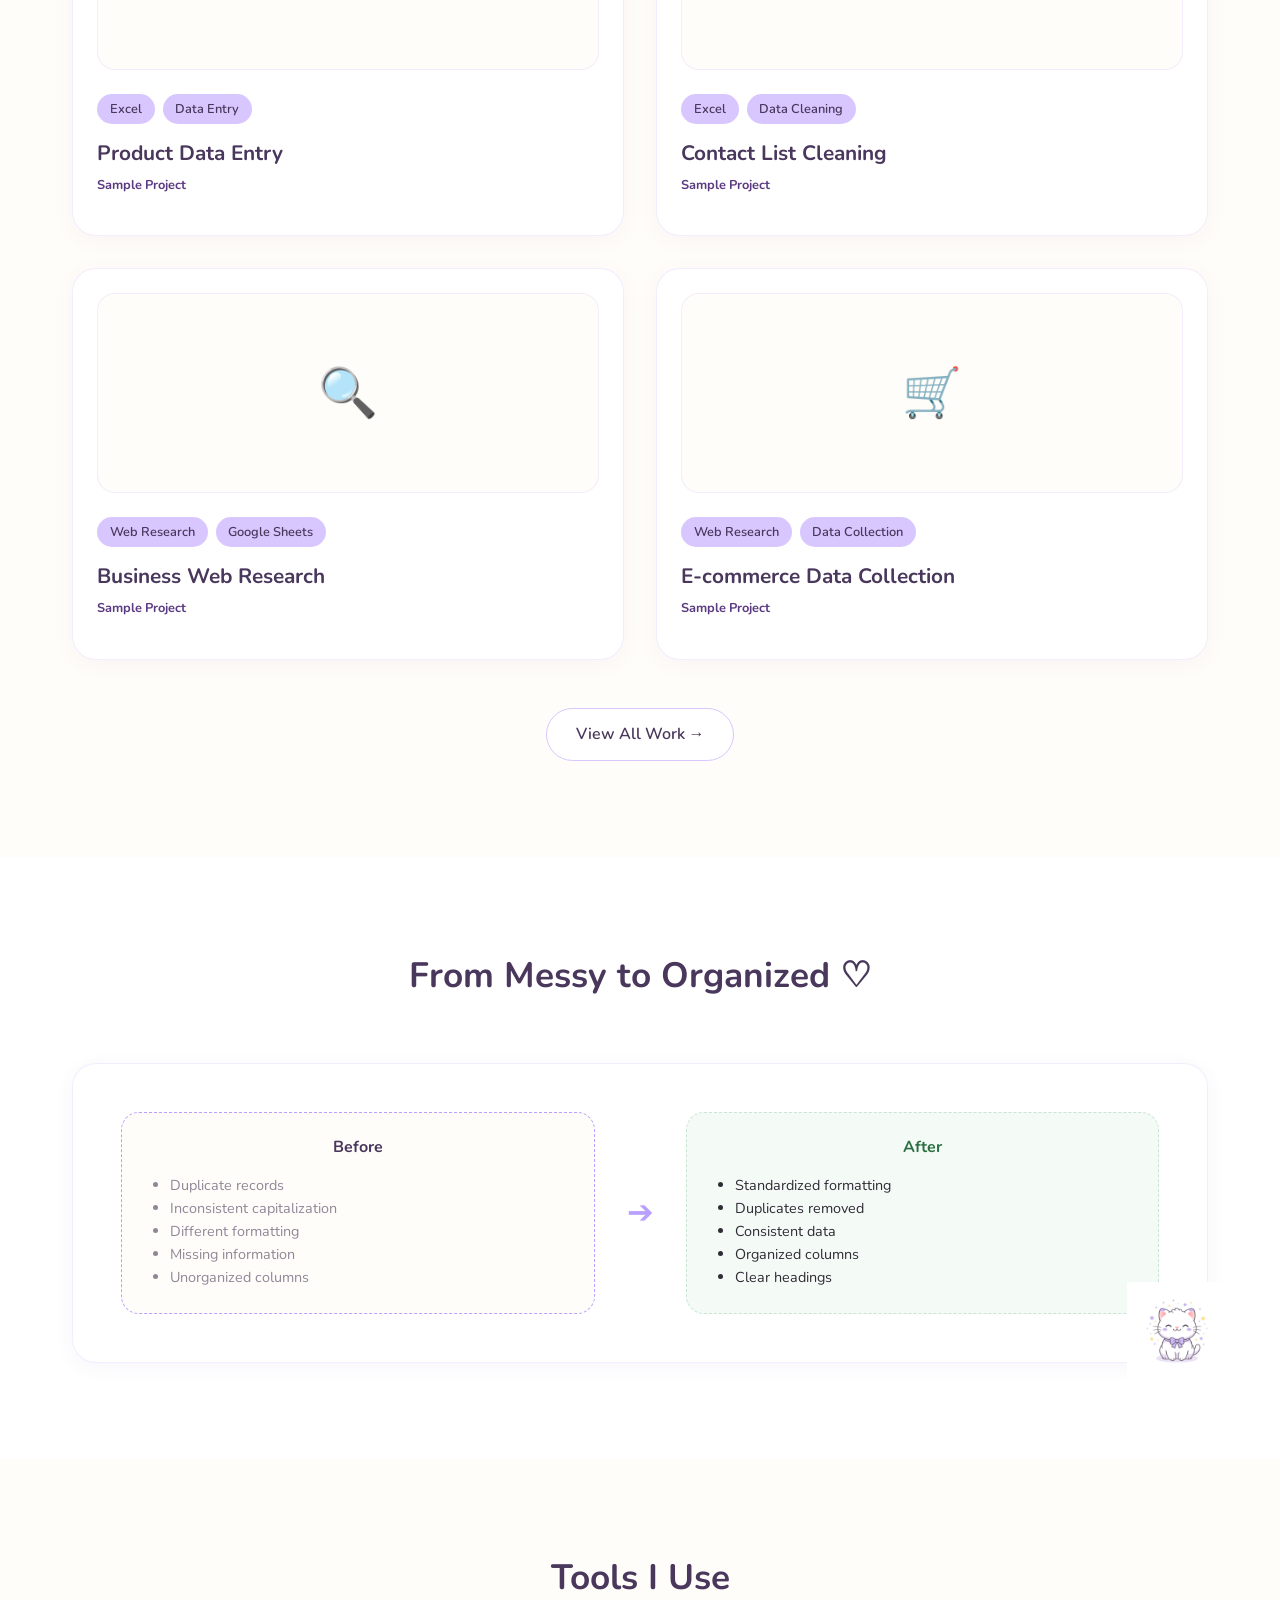
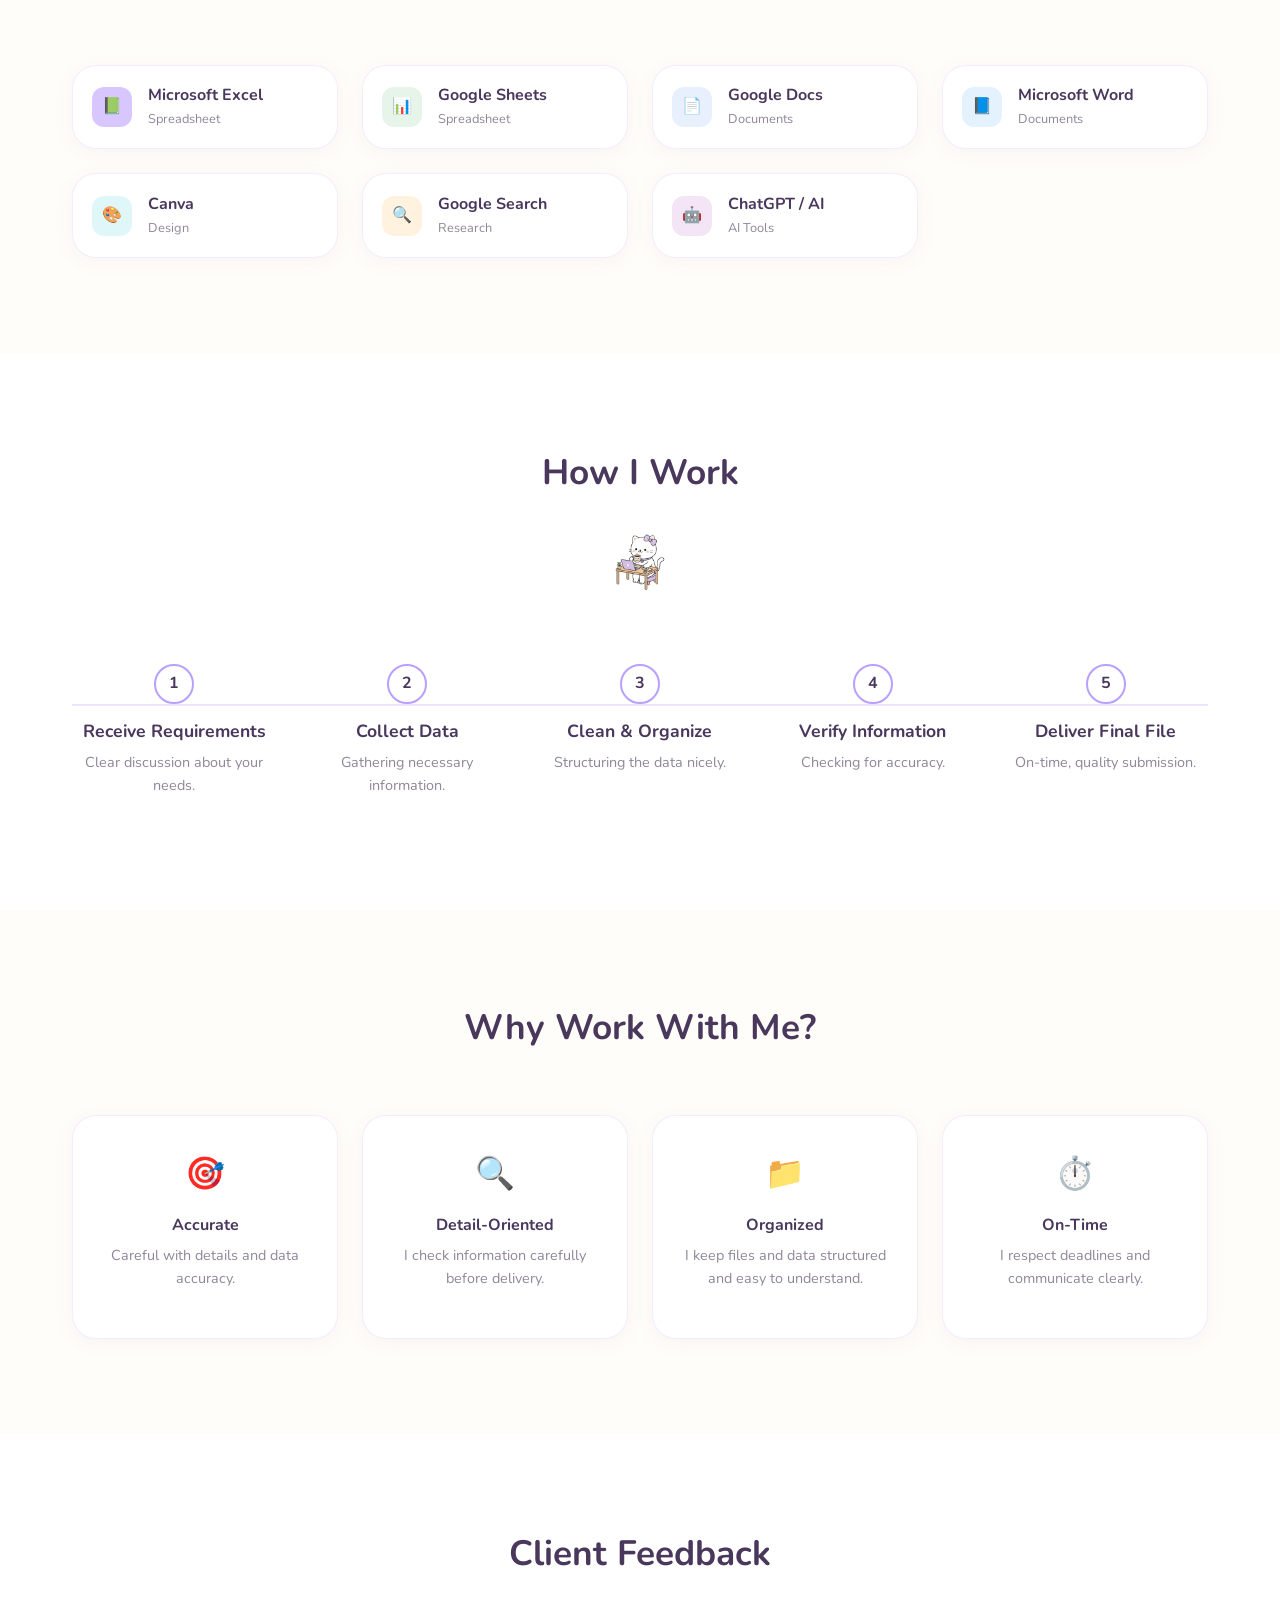
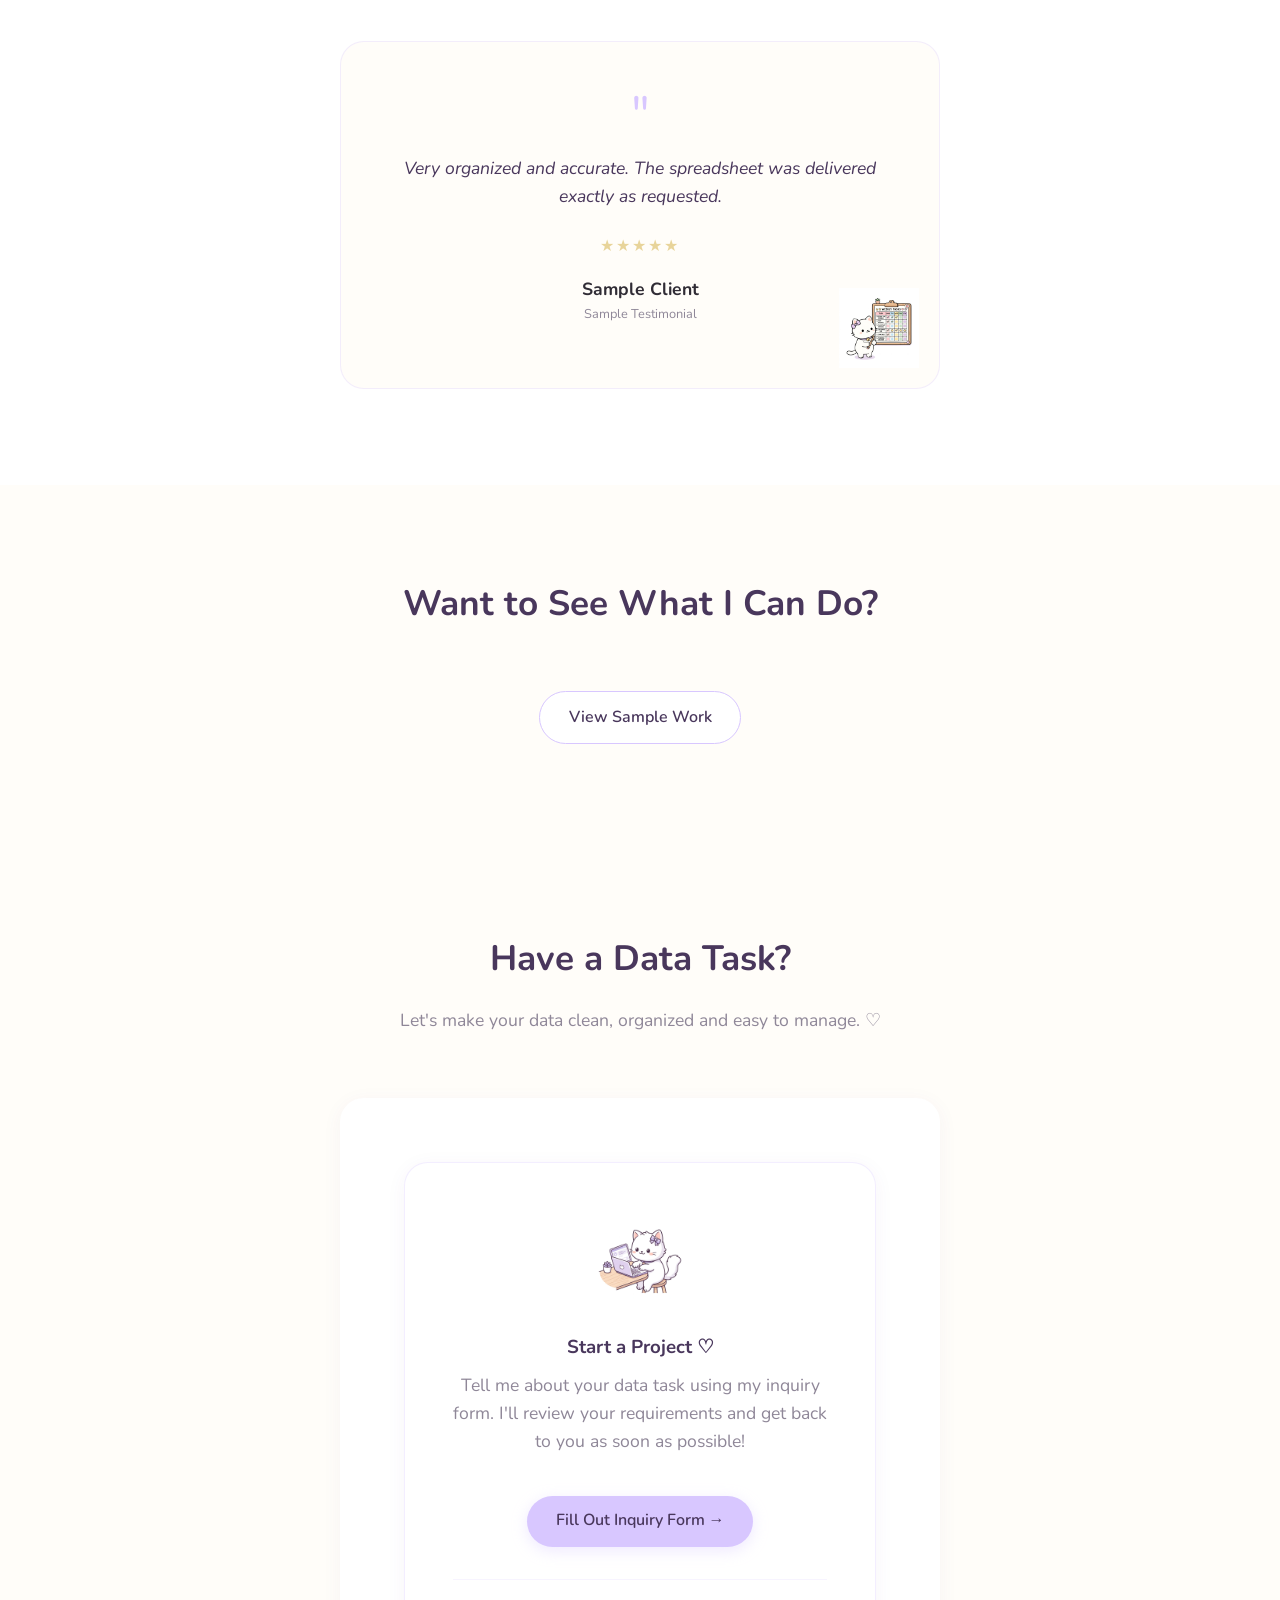
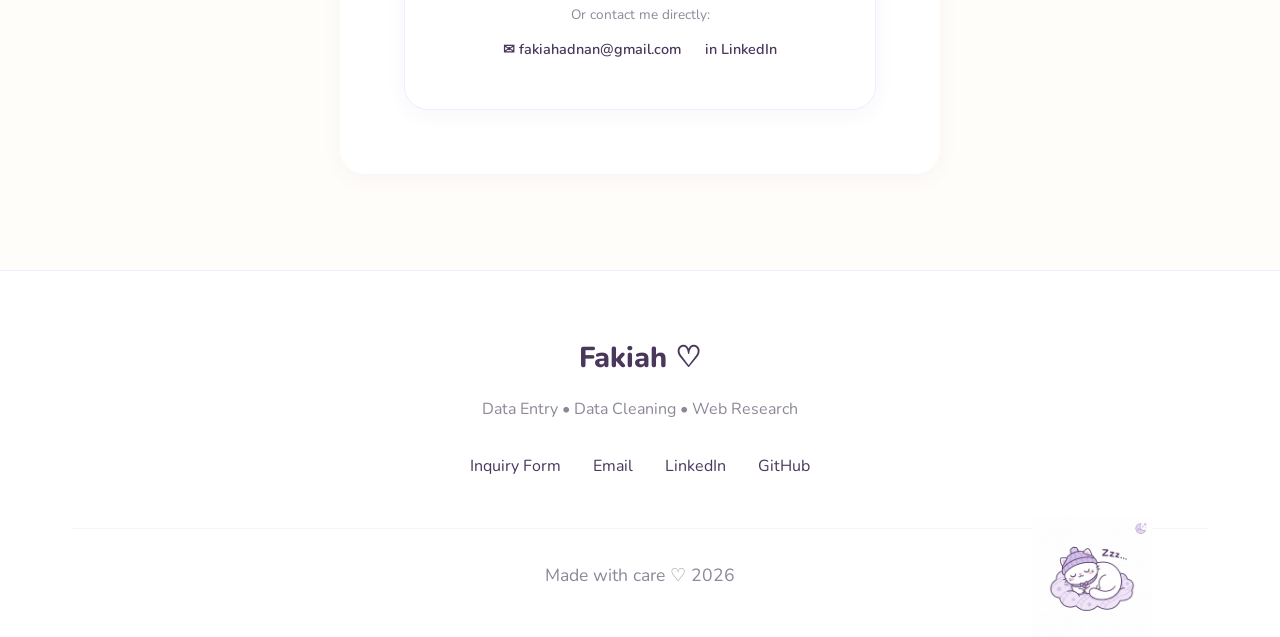
==== commit 97edf680: "build iquiri" ====
--- a/index.html
+++ b/index.html
@@ -37,7 +37,7 @@
                 <a href="#tools">Tools</a>
                 <a href="#process">Process</a>
                 <a href="#about">About</a>
-                <a href="../fakiah-customer-form/index.html" class="btn btn-primary">Let's Work Together ♡</a>
+                <a href="inquiry.html" class="btn btn-primary">Let's Work Together ♡</a>
             </div>
         </div>
     </nav>
@@ -52,7 +52,7 @@
                 
                 <div class="hero-buttons">
                     <a href="#portfolio" class="btn btn-primary">View My Work</a>
-                    <a href="../fakiah-customer-form/index.html" class="btn btn-secondary">Start a Project ♡</a>
+                    <a href="inquiry.html" class="btn btn-secondary">Start a Project ♡</a>
                 </div>
                 
                 <div class="trust-indicators">
@@ -466,13 +466,13 @@
                     <img src="assets/images/cats/data_entry_cat.jpg" alt="Contact Cat" style="width: 100px; margin: 0 auto 1.5rem; border-radius: var(--border-radius-md);" class="float-anim">
                     <h3 style="margin-bottom: 0.75rem;">Start a Project ♡</h3>
                     <p>Tell me about your data task using my inquiry form. I'll review your requirements and get back to you as soon as possible!</p>
-                    <a href="../fakiah-customer-form/" class="btn btn-primary" style="margin-top: 1.5rem; display: inline-flex; align-items: center; gap: 8px;">Fill Out Inquiry Form →</a>
+                    <a href="inquiry.html" class="btn btn-primary" style="margin-top: 1.5rem; display: inline-flex; align-items: center; gap: 8px;">Fill Out Inquiry Form →</a>
                     
                     <div style="margin-top: 2rem; padding-top: 1.5rem; border-top: 1px solid rgba(216, 199, 255, 0.2);">
                         <p style="font-size: 0.85rem; color: var(--color-text-soft); margin-bottom: 0.75rem;">Or contact me directly:</p>
                         <div style="display: flex; justify-content: center; gap: 1.5rem; flex-wrap: wrap;">
-                            <a href="mailto:hello@fakiah.com" style="font-weight: 600; font-size: 0.9rem;">✉ hello@fakiah.com</a>
-                            <a href="#" style="font-weight: 600; font-size: 0.9rem;">in LinkedIn</a>
+                            <a href="mailto:fakiahadnan@gmail.com" style="font-weight: 600; font-size: 0.9rem;">✉ fakiahadnan@gmail.com</a>
+                            <a href="https://www.linkedin.com/in/siti-norufakiah" style="font-weight: 600; font-size: 0.9rem;">in LinkedIn</a>
                         </div>
                     </div>
                 </div>
@@ -488,10 +488,10 @@
             <p class="footer-services">Data Entry • Data Cleaning • Web Research</p>
             
             <div class="footer-links">
-                <a href="../fakiah-customer-form/">Inquiry Form</a>
-                <a href="mailto:hello@fakiah.com">Email</a>
-                <a href="#">LinkedIn</a>
-                <a href="#">GitHub</a>
+                <a href="inquiry.html">Inquiry Form</a>
+                <a href="mailto:fakiahadnan@gmail.com">Email</a>
+                <a href="https://www.linkedin.com/in/siti-norufakiah">LinkedIn</a>
+                <a href="https://github.com/fakiah03">GitHub</a>
             </div>
             
             <div class="footer-bottom">
